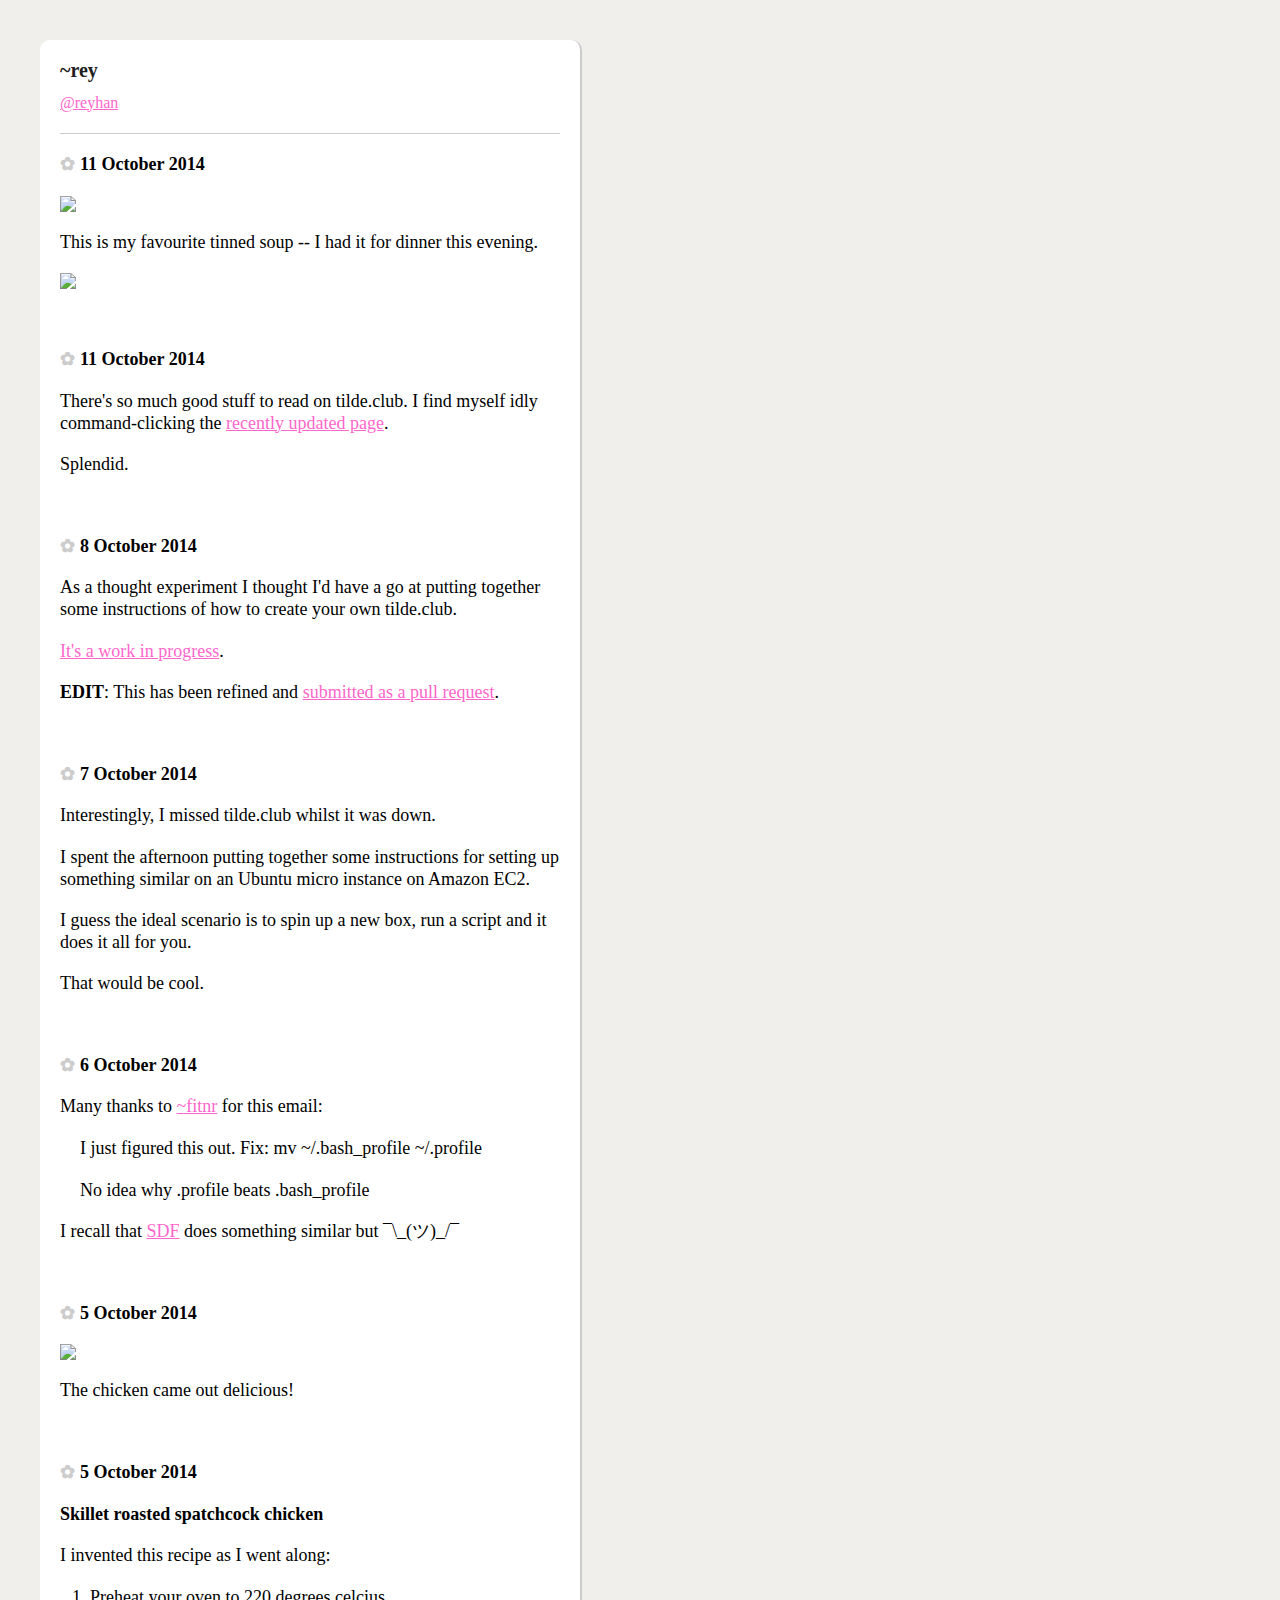
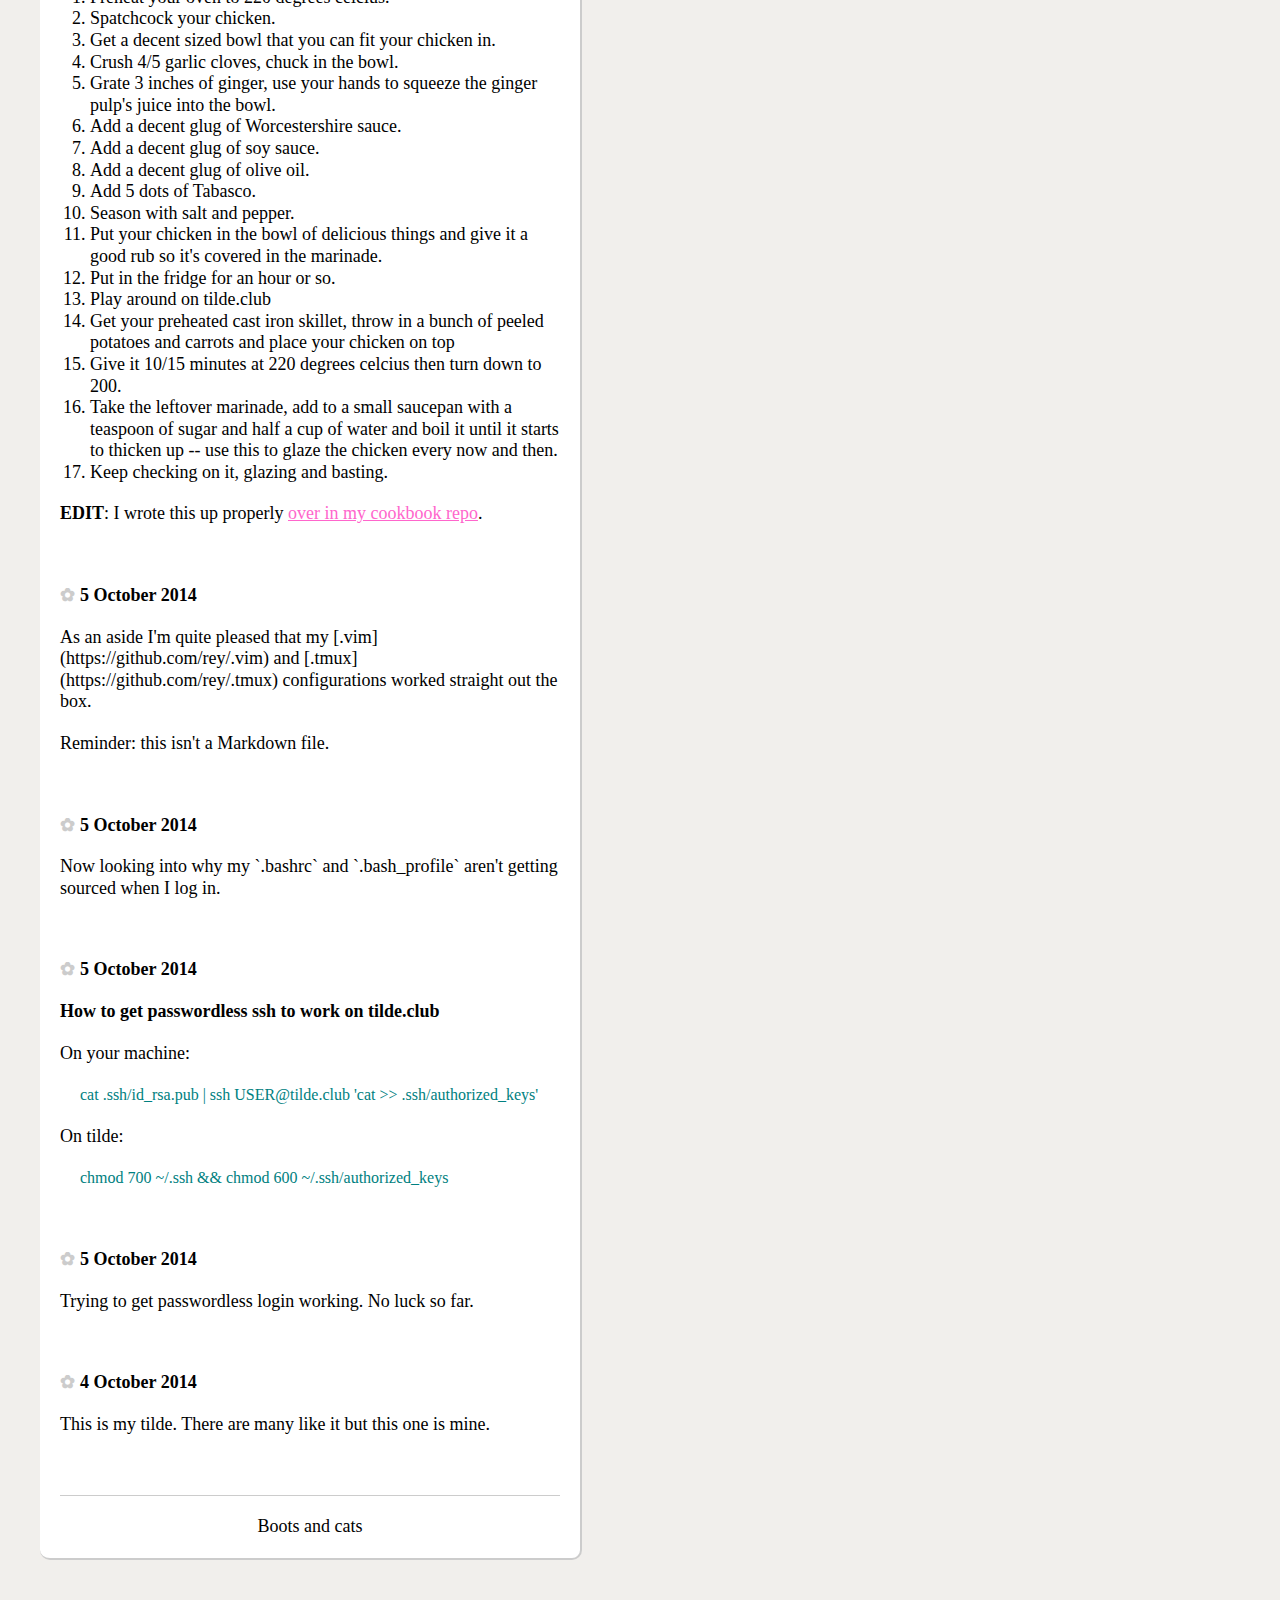
==== index.html @ 66fb3370 "Add new post and a cheeky border" ====
<html>
  <head>
    <title>~rey | tilde.club</title>
    <link rel="stylesheet" type="text/css" href="assets/css/reset.css"/>
    <link rel="stylesheet" type="text/css" href="assets/css/style.css"/>
  </head>
  <body>
    <div class="rey">
      <header>
        <h1><a href="http://tilde.club/~rey">~rey</a></h1>
        <p><a href="https://twitter.com/reyhan">@reyhan</a></p>
      </header>
      <main>
        <section id="blog">
          <!-- avast -->
          <article id="cc8184">
            <time><a href="#cc8184">✿</a>11 October 2014</time>
            <p>
              <img src="http://ecx.images-amazon.com/images/I/41FMwHLSAXL.jpg" />
            </p>
            <p>This is my favourite tinned soup -- I had it for dinner this evening.</p>
            <p>
              <img
            src="https://farm3.staticflickr.com/2689/4157803679_6b0f5847ab.jpg"
            />
            </p>
          </article>
          <article id="ce85b9">
            <time><a href="#ce85b9">✿</a>11 October 2014</time>
            <p>There's so much good stuff to read on tilde.club. I find myself
            idly command-clicking the <a
              href="http://tilde.club/~delfuego/tilde.24h.html">recently updated
              page</a>.</p>
            <p>Splendid.</p>
          </article>
          </article>
          <article id="a85632">
            <time><a href="#a85632">✿</a>8 October 2014</time>
            <p>As a thought experiment I thought I'd have a go at putting
            together some instructions of how to create your own tilde.club.</p>
            <p><a href="https://gist.github.com/rey/2b868a664e09e7ddb51c">It's a
              work in progress</a>.</p>
            <p><b>EDIT</b>: This has been refined and <a
              href="https://github.com/tildeclub/tilde.club/pull/14">submitted
              as a pull request</a>.</p>
          </article>
          </article>
          <article id="b576fb">
            <time><a href="#b576fb">✿</a>7 October 2014</time>
            <p>Interestingly, I missed tilde.club whilst it was down.</p>
            <p>I spent the afternoon putting together some instructions for
            setting up something similar on an Ubuntu micro instance on Amazon
            EC2.</p>
            <p>I guess the ideal scenario is to spin up a new box, run a script
            and it does it all for you.</p>
            <p>That would be cool.</p>
          </article>
          <article id="e9d6fb">
            <time><a href="#e9d6fb">✿</a>6 October 2014</time>
            <p>Many thanks to <a href="http://tilde.club/~fitnr">~fitnr</a> for
            this email:</p>
            <blockquote>
              <p>I just figured this out. Fix: mv ~/.bash_profile ~/.profile</p>
              <p>No idea why .profile beats .bash_profile</p>
            </blockquote>
            <p>I recall that <a href="http://sdf.org">SDF</a> does something
            similar but ¯\_(ツ)_/¯</p>
          </article>
          <article id="bc85c3">
            <time><a href="#bc85c3">✿</a>5 October 2014</time>
            <p>
              <img src="http://38.media.tumblr.com/11ae9926ddf2c0d260ab670c0b620b24/tumblr_nczk0lBW2H1qz4snbo1_1280.jpg" />
            </p>
            <p>The chicken came out delicious!</p>
          </article>
          <article id="ecf842">
            <time><a href="#ecf842">✿</a>5 October 2014</time>
            <h2>Skillet roasted spatchcock chicken</h2>
            <p>I invented this recipe as I went along:</p>
            <ol>
              <li>Preheat your oven to 220 degrees celcius.</li>
              <li>Spatchcock your chicken.</li>
              <li>Get a decent sized bowl that you can fit your chicken in.</li>
              <li>Crush 4/5 garlic cloves, chuck in the bowl.</li>
              <li>Grate 3 inches of ginger, use your hands to squeeze the ginger
              pulp's juice into the bowl.</li>
              <li>Add a decent glug of Worcestershire sauce.</li>
              <li>Add a decent glug of soy sauce.</li>
              <li>Add a decent glug of olive oil.</li>
              <li>Add 5 dots of Tabasco.</li>
              <li>Season with salt and pepper.</li>
              <li>Put your chicken in the bowl of delicious things and give it a
              good rub so it's covered in the marinade.</li>
              <li>Put in the fridge for an hour or so.</li>
              <li>Play around on tilde.club</li>
              <li>Get your preheated cast iron skillet, throw in a bunch of
              peeled potatoes and carrots and place your chicken on top</li>
              <li>Give it 10/15 minutes at 220 degrees celcius then turn down to
              200.</li>
              <li>Take the leftover marinade, add to a small saucepan with a
              teaspoon of sugar and half a cup of water and boil it until it
              starts to thicken up -- use this to glaze the chicken every now
              and then.</li>
              <li>Keep checking on it, glazing and basting.</li>
            </ol>
            <b>EDIT</b>: I wrote this up properly <a
              href="https://github.com/rey/cookbook/blob/master/recipes/spatchcock-tangy-chicken.md">over
              in my cookbook repo</a>.
          </article>
          <article id="c0d998">
            <time><a href="#c0d998">✿</a>5 October 2014</time>
            <p>As an aside I'm quite pleased that my
            [.vim](https://github.com/rey/.vim) and
            [.tmux](https://github.com/rey/.tmux) configurations worked straight
            out the box.</p>
            <p>Reminder: this isn't a Markdown file.</p>
          </article>
          <article id="a32ea7">
            <time><a href="#a32ea7">✿</a>5 October 2014</time>
            <p>Now looking into why my `.bashrc` and `.bash_profile` aren't
            getting sourced when I log in.</p>
          </article>
          <article id="b204e9">
            <time><a href="#b204e9">✿</a>5 October 2014</time>
            <h2>How to get passwordless ssh to work on tilde.club</h2>
            <p>On your machine:</p>
            <code>
              cat .ssh/id_rsa.pub | ssh USER@tilde.club 'cat >> .ssh/authorized_keys'
            </code>
            <p>On tilde:</p>
            <code>
              chmod 700 ~/.ssh && chmod 600 ~/.ssh/authorized_keys
            </code>
          </article>
          <article id="d98f00">
            <time><a href="#d98f00">✿</a>5 October 2014</time>
            <p>Trying to get passwordless login working. No luck so far.</p>
          </article>
          <article id="d41d8c">
            <time><a href="#d41d8c">✿</a>4 October 2014</time>
            <p>This is my tilde. There are many like it but this one is mine.</p>
          </article>
        </section>
      </main>
      <footer>
        <p>Boots and cats</p>
      </footer>
    </div><!-- end container -->
    <script src="//ajax.googleapis.com/ajax/libs/jquery/1.11.1/jquery.min.js"></script>
    <script src="assets/js/main.js"></script>
  </body>
</html>
---- assets/css/style.css ----
body {
  background-color: #f1efec;
  font-size: 18px;
  line-height: 120%;
  padding: 40px;
}

a {
  color: #ff66cc;
}

p {
  margin-bottom: 20px;
}

b {
  font-weight: 700;
}

ol, ul {
  margin-bottom: 20px;
  margin-left: 30px;
}
ol li {
  list-style-type: decimal;
}

ul li {
  list-style-type: decimal;
}

div.rey {
  background-color: #fff;
  // looking at this makes my head hurt
  -webkit-border-radius: 10px;
  -moz-border-radius: 10px;
  -ms-border-radius: 10px;
  -o-border-radius: 10px;
  border-radius: 10px;
  border-right: 2px solid #ccc;
  border-bottom: 2px solid #ccc;
  padding: 20px;
  width: 500px;
}

header {
  border-bottom: 1px solid #ccc;
  margin-bottom: 20px;
}

header h1 a {
  color: #202020;
  text-decoration: none;
}

header h1 a:hover {
  color: #ff66cc;
  text-decoration: none;
}

header p {
  font-size: 16px;
}

main {
  border-bottom: 1px solid #ccc;
  margin-bottom: 20px;
}

footer {
  text-align: center;
}

footer p {
  margin-bottom: 0;
}

h1 {
  font-size: 20px;
  font-weight: 700;
  margin-bottom: 10px;
}

h2 {
  font-weight: 700;
  margin-bottom: 20px;
}

time {
  display: block;
  font-weight: 700;
  margin-bottom: 20px;
}

time a {
  color: #ccc;
  margin-right: 5px;
  text-decoration: none;
}

time a:hover {
  color: #ff65cc;
}

article {
  margin-bottom: 60px;
}

article blockquote {
  margin-left: 20px;
}

article img {
  max-width: 400px;
}

article:target {
  background-color: #ffffcc;
}

article code {
  color: teal;
  display: block;
  font-size: 16px;
  margin-bottom: 20px;
  margin-left: 20px;
}
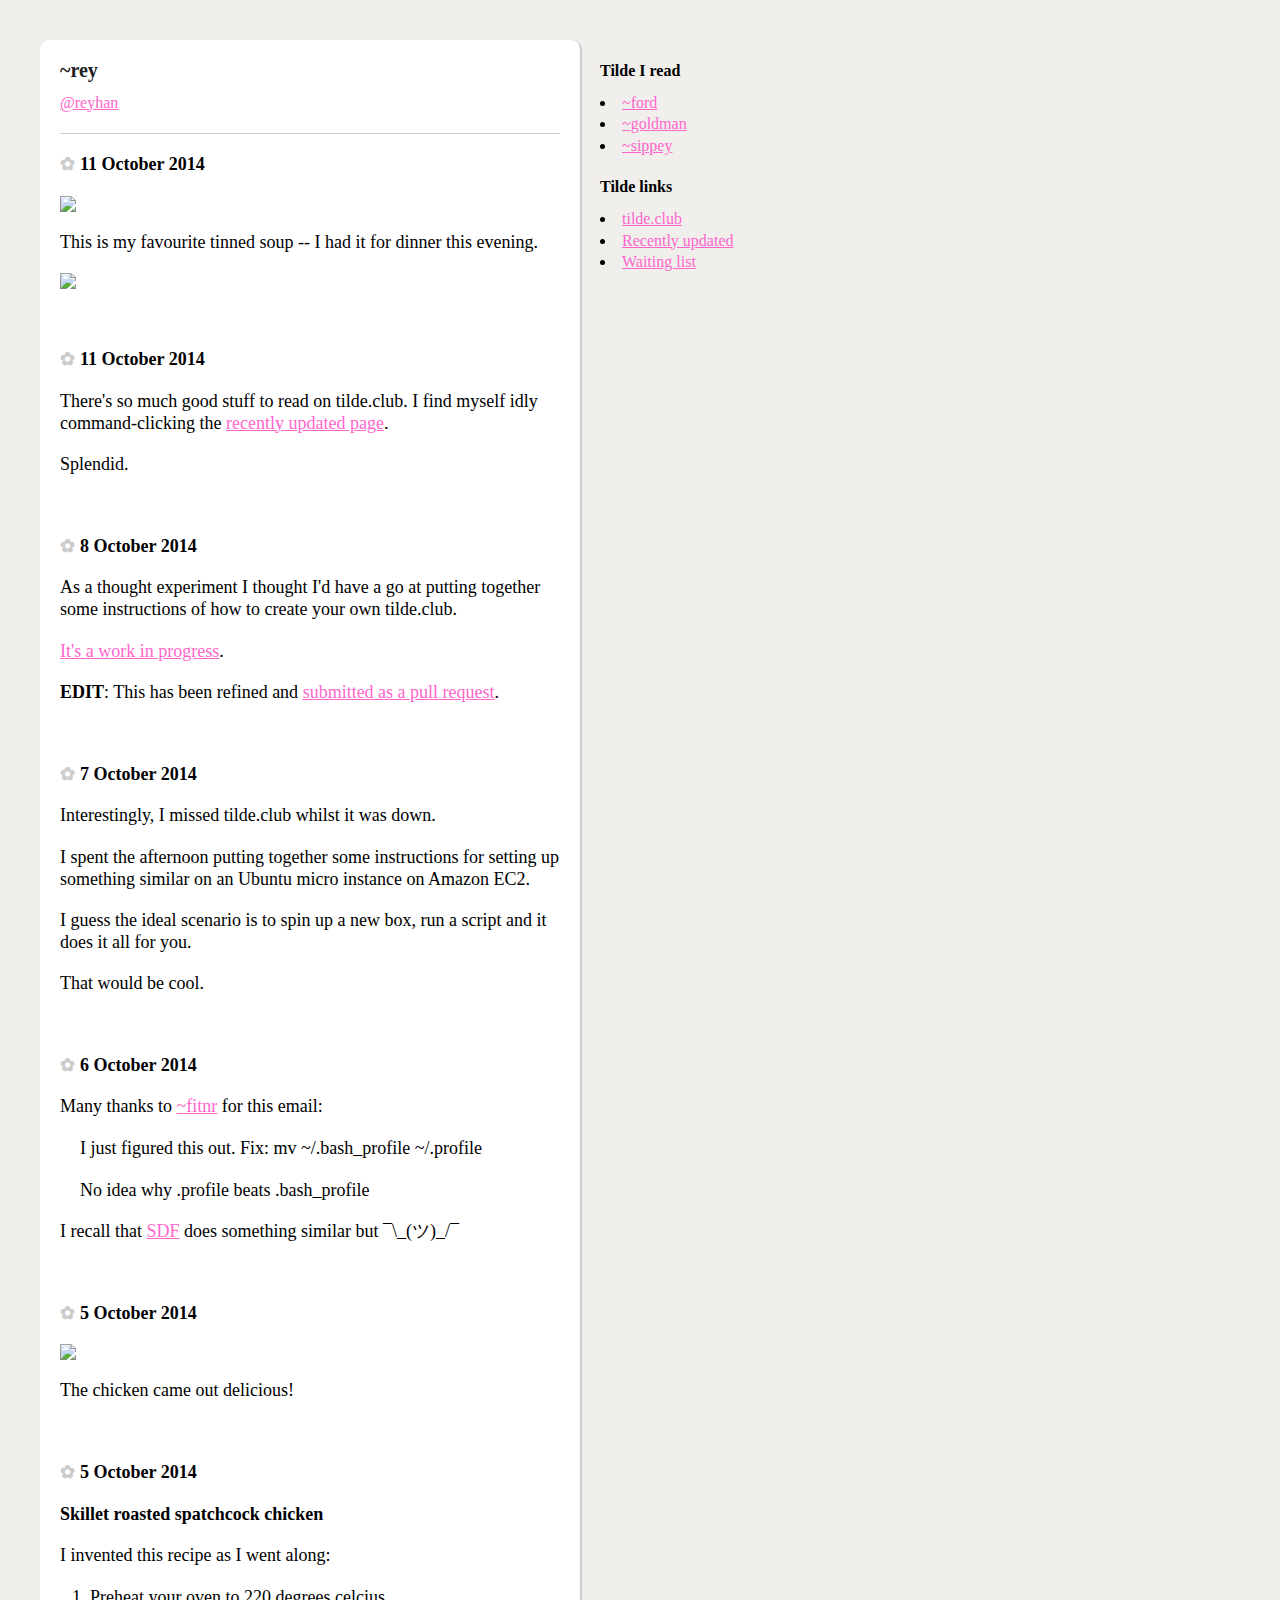
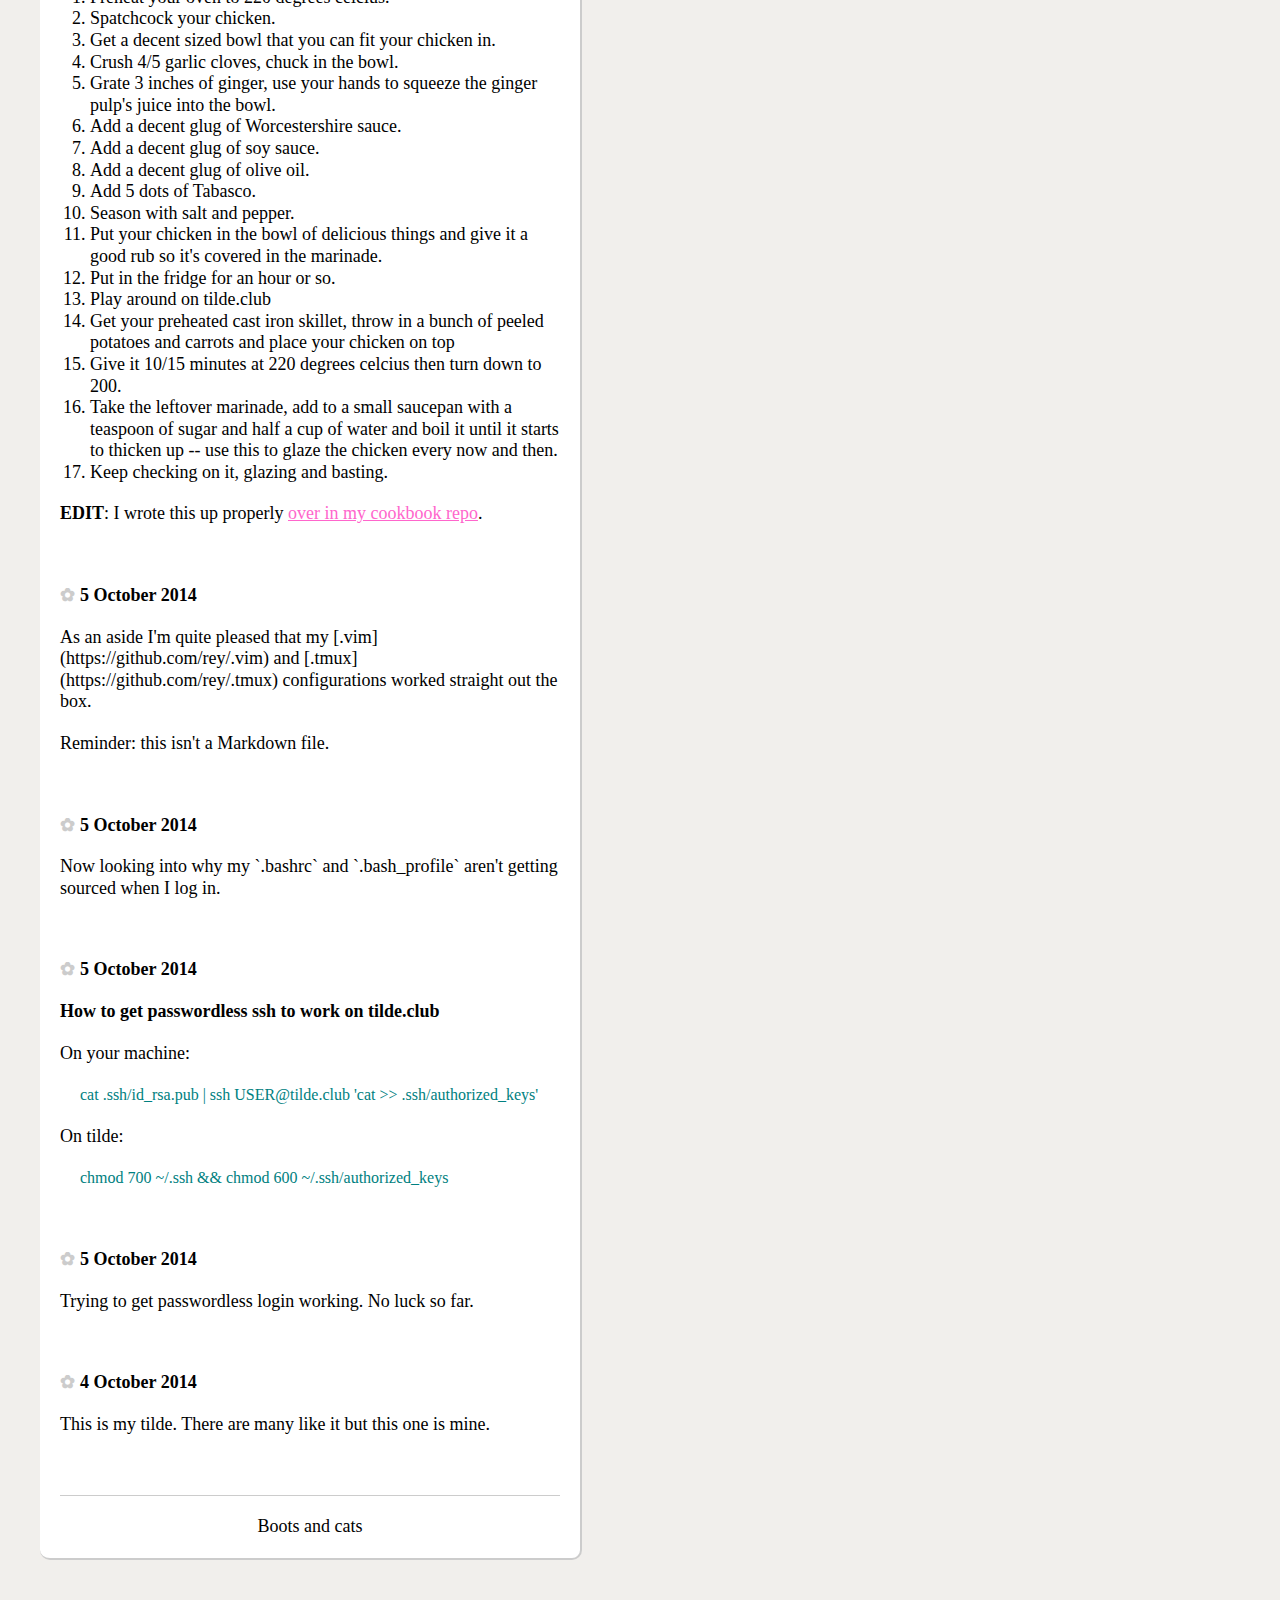
==== commit 8cd64835: "Add `<aside>`, CSS, encode flowers" ====
--- a/index.html
+++ b/index.html
@@ -14,7 +14,7 @@
         <section id="blog">
           <!-- avast -->
           <article id="cc8184">
-            <time><a href="#cc8184">✿</a>11 October 2014</time>
+            <time><a href="#cc8184">&#10047;</a>11 October 2014</time>
             <p>
               <img src="http://ecx.images-amazon.com/images/I/41FMwHLSAXL.jpg" />
             </p>
@@ -26,16 +26,15 @@
             </p>
           </article>
           <article id="ce85b9">
-            <time><a href="#ce85b9">✿</a>11 October 2014</time>
+            <time><a href="#ce85b9">&#10047;</a>11 October 2014</time>
             <p>There's so much good stuff to read on tilde.club. I find myself
             idly command-clicking the <a
               href="http://tilde.club/~delfuego/tilde.24h.html">recently updated
               page</a>.</p>
             <p>Splendid.</p>
           </article>
-          </article>
           <article id="a85632">
-            <time><a href="#a85632">✿</a>8 October 2014</time>
+            <time><a href="#a85632">&#10047;</a>8 October 2014</time>
             <p>As a thought experiment I thought I'd have a go at putting
             together some instructions of how to create your own tilde.club.</p>
             <p><a href="https://gist.github.com/rey/2b868a664e09e7ddb51c">It's a
@@ -44,9 +43,8 @@
               href="https://github.com/tildeclub/tilde.club/pull/14">submitted
               as a pull request</a>.</p>
           </article>
-          </article>
           <article id="b576fb">
-            <time><a href="#b576fb">✿</a>7 October 2014</time>
+            <time><a href="#b576fb">&#10047;</a>7 October 2014</time>
             <p>Interestingly, I missed tilde.club whilst it was down.</p>
             <p>I spent the afternoon putting together some instructions for
             setting up something similar on an Ubuntu micro instance on Amazon
@@ -56,7 +54,7 @@
             <p>That would be cool.</p>
           </article>
           <article id="e9d6fb">
-            <time><a href="#e9d6fb">✿</a>6 October 2014</time>
+            <time><a href="#e9d6fb">&#10047;</a>6 October 2014</time>
             <p>Many thanks to <a href="http://tilde.club/~fitnr">~fitnr</a> for
             this email:</p>
             <blockquote>
@@ -67,14 +65,14 @@
             similar but ¯\_(ツ)_/¯</p>
           </article>
           <article id="bc85c3">
-            <time><a href="#bc85c3">✿</a>5 October 2014</time>
+            <time><a href="#bc85c3">&#10047;</a>5 October 2014</time>
             <p>
               <img src="http://38.media.tumblr.com/11ae9926ddf2c0d260ab670c0b620b24/tumblr_nczk0lBW2H1qz4snbo1_1280.jpg" />
             </p>
             <p>The chicken came out delicious!</p>
           </article>
           <article id="ecf842">
-            <time><a href="#ecf842">✿</a>5 October 2014</time>
+            <time><a href="#ecf842">&#10047;</a>5 October 2014</time>
             <h2>Skillet roasted spatchcock chicken</h2>
             <p>I invented this recipe as I went along:</p>
             <ol>
@@ -108,7 +106,7 @@
               in my cookbook repo</a>.
           </article>
           <article id="c0d998">
-            <time><a href="#c0d998">✿</a>5 October 2014</time>
+            <time><a href="#c0d998">&#10047;</a>5 October 2014</time>
             <p>As an aside I'm quite pleased that my
             [.vim](https://github.com/rey/.vim) and
             [.tmux](https://github.com/rey/.tmux) configurations worked straight
@@ -116,12 +114,12 @@
             <p>Reminder: this isn't a Markdown file.</p>
           </article>
           <article id="a32ea7">
-            <time><a href="#a32ea7">✿</a>5 October 2014</time>
+            <time><a href="#a32ea7">&#10047;</a>5 October 2014</time>
             <p>Now looking into why my `.bashrc` and `.bash_profile` aren't
             getting sourced when I log in.</p>
           </article>
           <article id="b204e9">
-            <time><a href="#b204e9">✿</a>5 October 2014</time>
+            <time><a href="#b204e9">&#10047;</a>5 October 2014</time>
             <h2>How to get passwordless ssh to work on tilde.club</h2>
             <p>On your machine:</p>
             <code>
@@ -133,15 +131,33 @@
             </code>
           </article>
           <article id="d98f00">
-            <time><a href="#d98f00">✿</a>5 October 2014</time>
+            <time><a href="#d98f00">&#10047;</a>5 October 2014</time>
             <p>Trying to get passwordless login working. No luck so far.</p>
           </article>
           <article id="d41d8c">
-            <time><a href="#d41d8c">✿</a>4 October 2014</time>
+            <time><a href="#d41d8c">&#10047;</a>4 October 2014</time>
             <p>This is my tilde. There are many like it but this one is mine.</p>
           </article>
         </section>
       </main>
+      <aside>
+        <section>
+          <h3>Tilde I read</h3>
+          <ul>
+            <li><a href="http://tilde.club/~ford">~ford</a></li>
+            <li><a href="http://tilde.club/~goldman">~goldman</a></li>
+            <li><a href="http://tilde.club/~sippey">~sippey</a></li>
+          </ul>
+          </section>
+        <section>
+          <h3>Tilde links</h3>
+          <ul>
+            <li><a href="http://tilde.club">tilde.club</a></li>
+            <li><a href="http://tilde.club/~delfuego/tilde.24h.html">Recently updated</a></li>
+            <li><a href="http://goo.gl/forms/gRMRT1YBU4">Waiting list</a></li>
+          </ul>
+        </section>
+      </aside>
       <footer>
         <p>Boots and cats</p>
       </footer>
--- a/assets/css/style.css
+++ b/assets/css/style.css
@@ -26,7 +26,7 @@
 }
 
 ul li {
-  list-style-type: decimal;
+  list-style-type: disc;
 }
 
 div.rey {
@@ -40,6 +40,7 @@
   border-right: 2px solid #ccc;
   border-bottom: 2px solid #ccc;
   padding: 20px;
+  position: relative;
   width: 500px;
 }
 
@@ -65,6 +66,25 @@
 main {
   border-bottom: 1px solid #ccc;
   margin-bottom: 20px;
+}
+
+aside {
+  font-size: 16px;
+  left: 560px;
+  padding-top: 20px;
+  position: absolute;
+  top: 0;
+  width: 200px;
+}
+
+aside h3 {
+  font-weight: 700;
+  margin-bottom: 10px;
+}
+
+aside ul {
+  list-style-position: inside;
+  margin-left: 0;
 }
 
 footer {
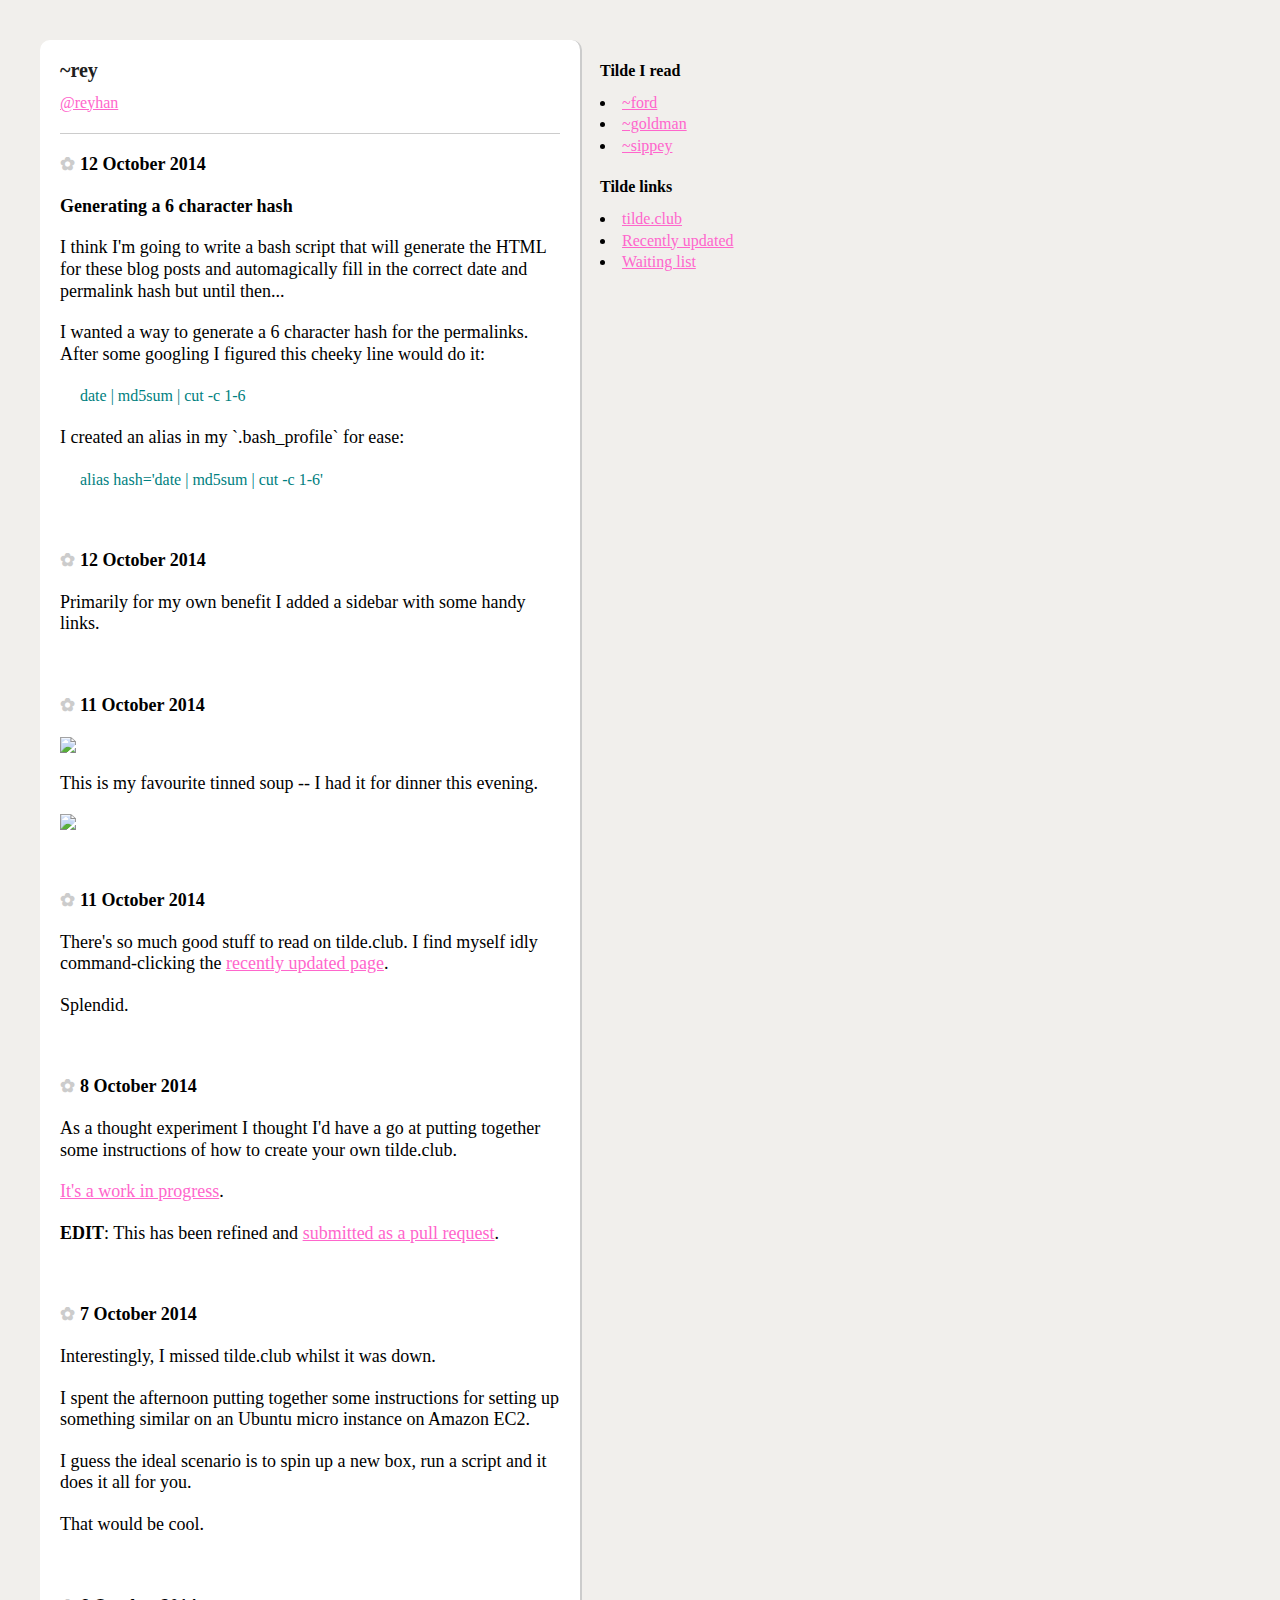
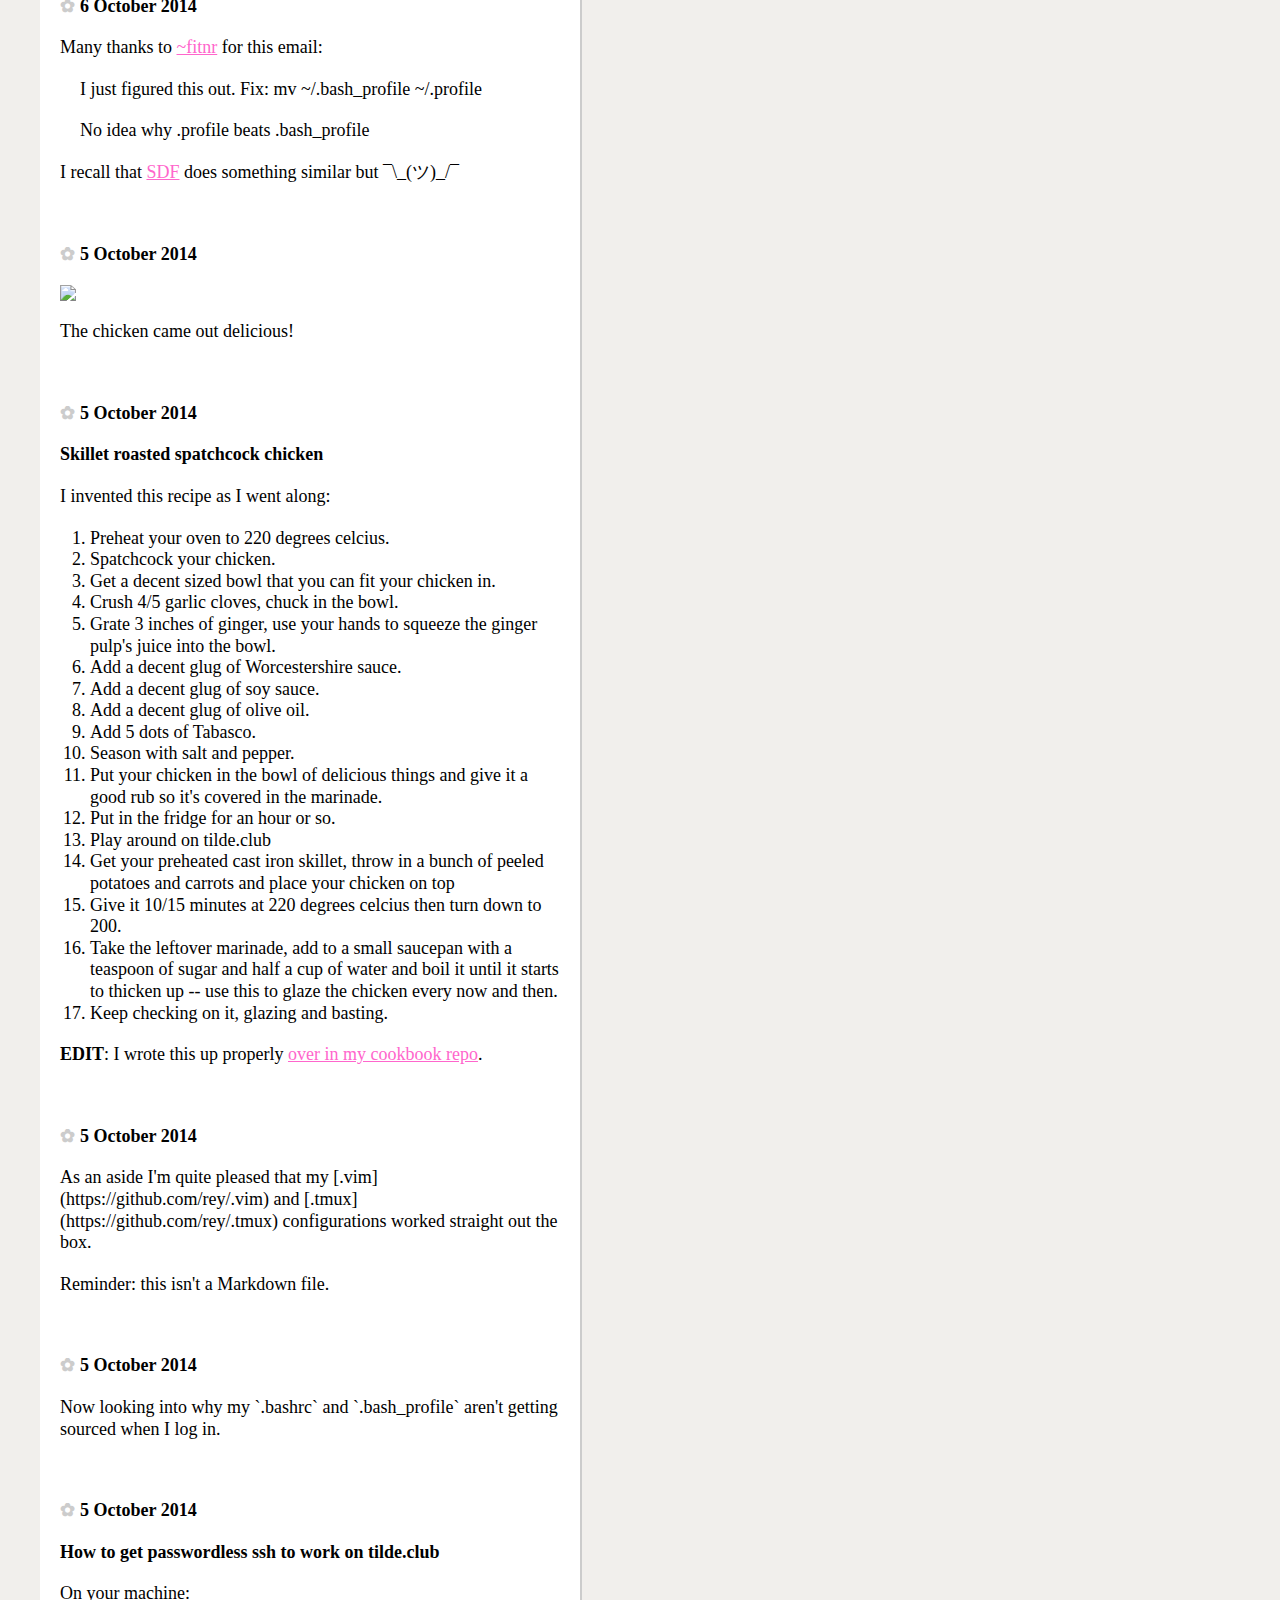
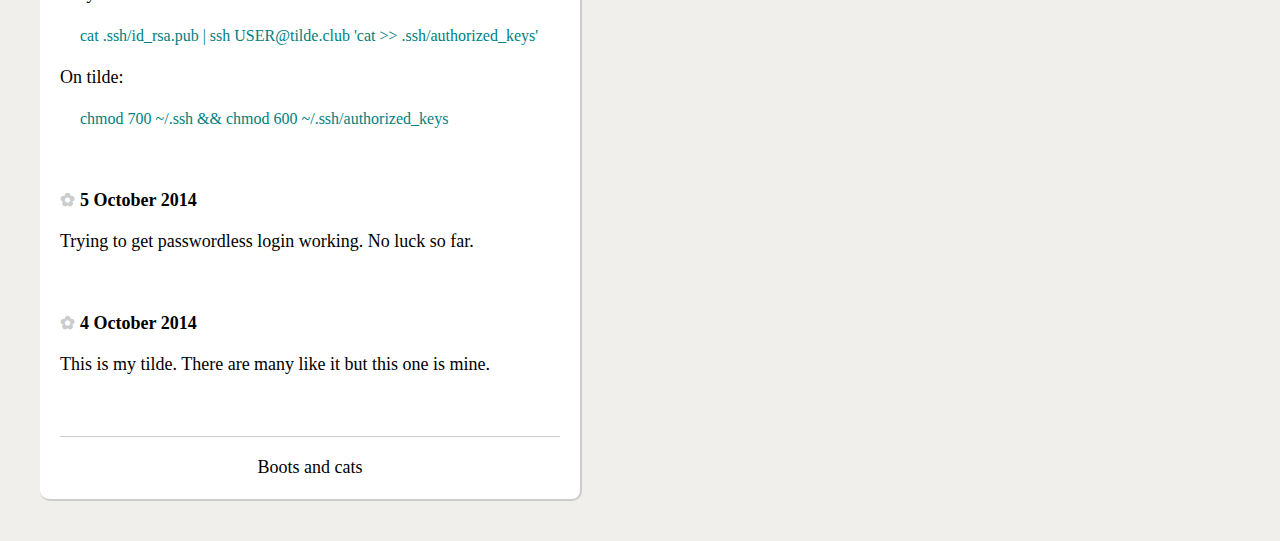
==== commit 67253c8b: "New posts" ====
--- a/index.html
+++ b/index.html
@@ -13,6 +13,27 @@
       <main>
         <section id="blog">
           <!-- avast -->
+          <article id="64dc3f">
+            <time><a href="#64dc3f">&#10047;</a>12 October 2014</time>
+            <h2>Generating a 6 character hash</h2>
+            <p>I think I'm going to write a bash script that will generate the
+            HTML for these blog posts and automagically fill in the correct date
+            and permalink hash but until then...</p>
+            <p>I wanted a way to generate a 6 character hash for the permalinks.
+            After some googling I figured this cheeky line would do it:</p>
+            <code>
+              date | md5sum | cut -c 1-6
+            </code>
+            <p>I created an alias in my `.bash_profile` for ease:</p>
+            <code>
+              alias hash='date | md5sum | cut -c 1-6'
+            </code>
+          </article>
+          <article id="2f4514">
+            <time><a href="#2f4514">&#10047;</a>12 October 2014</time>
+            <p>Primarily for my own benefit I added a sidebar with some handy
+            links.</p>
+          </article>
           <article id="cc8184">
             <time><a href="#cc8184">&#10047;</a>11 October 2014</time>
             <p>
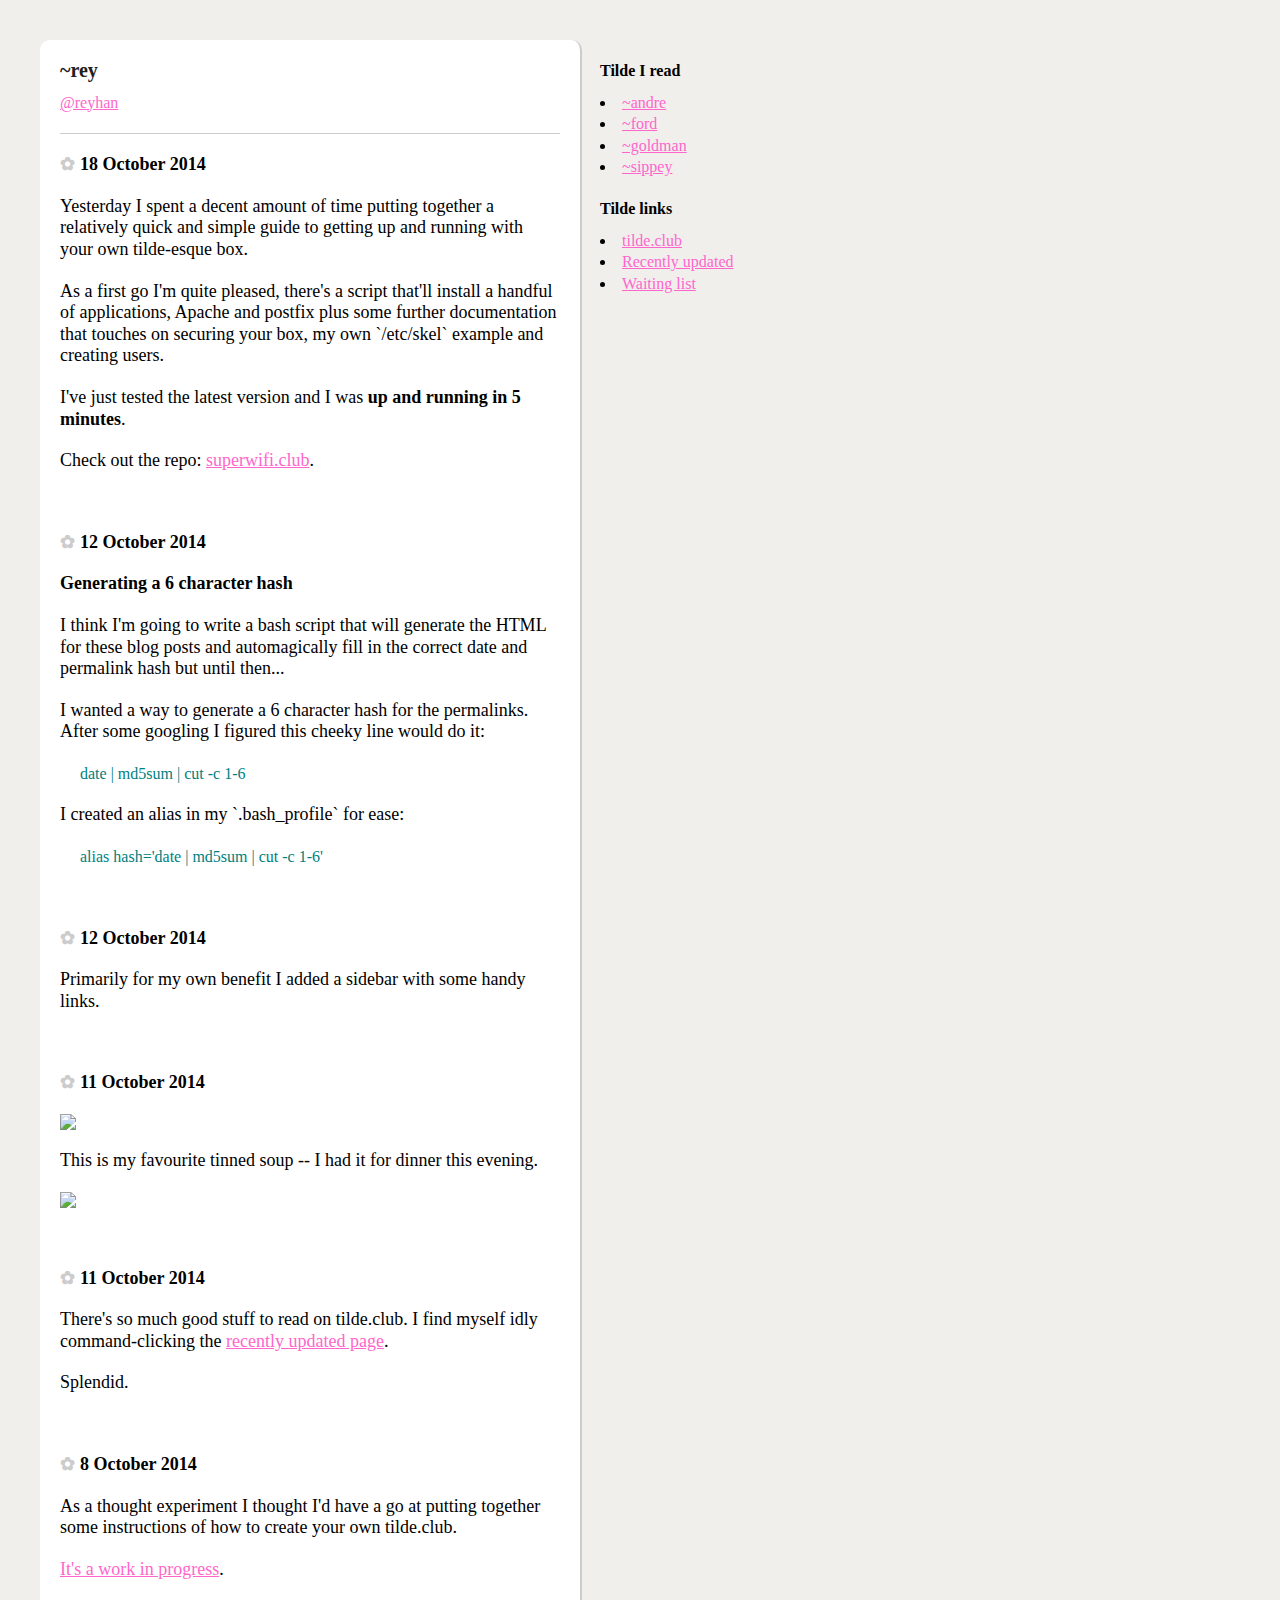
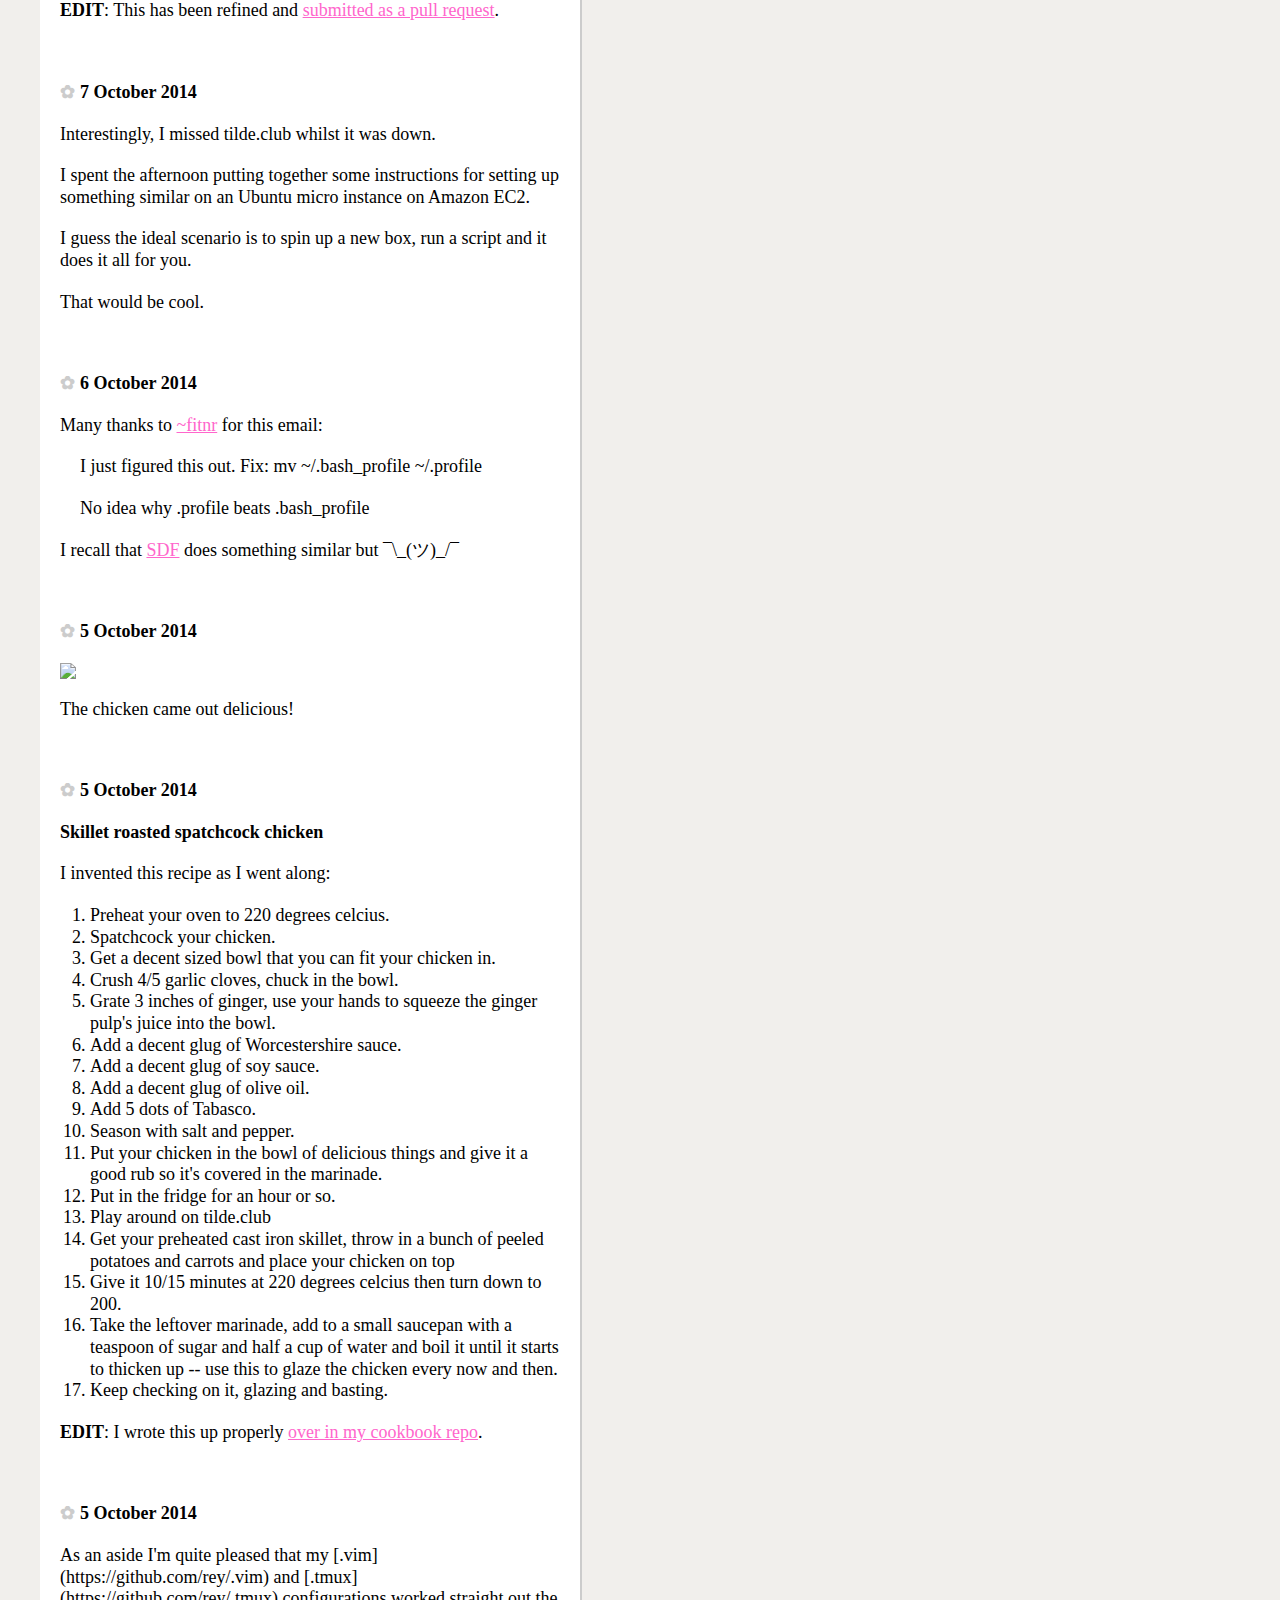
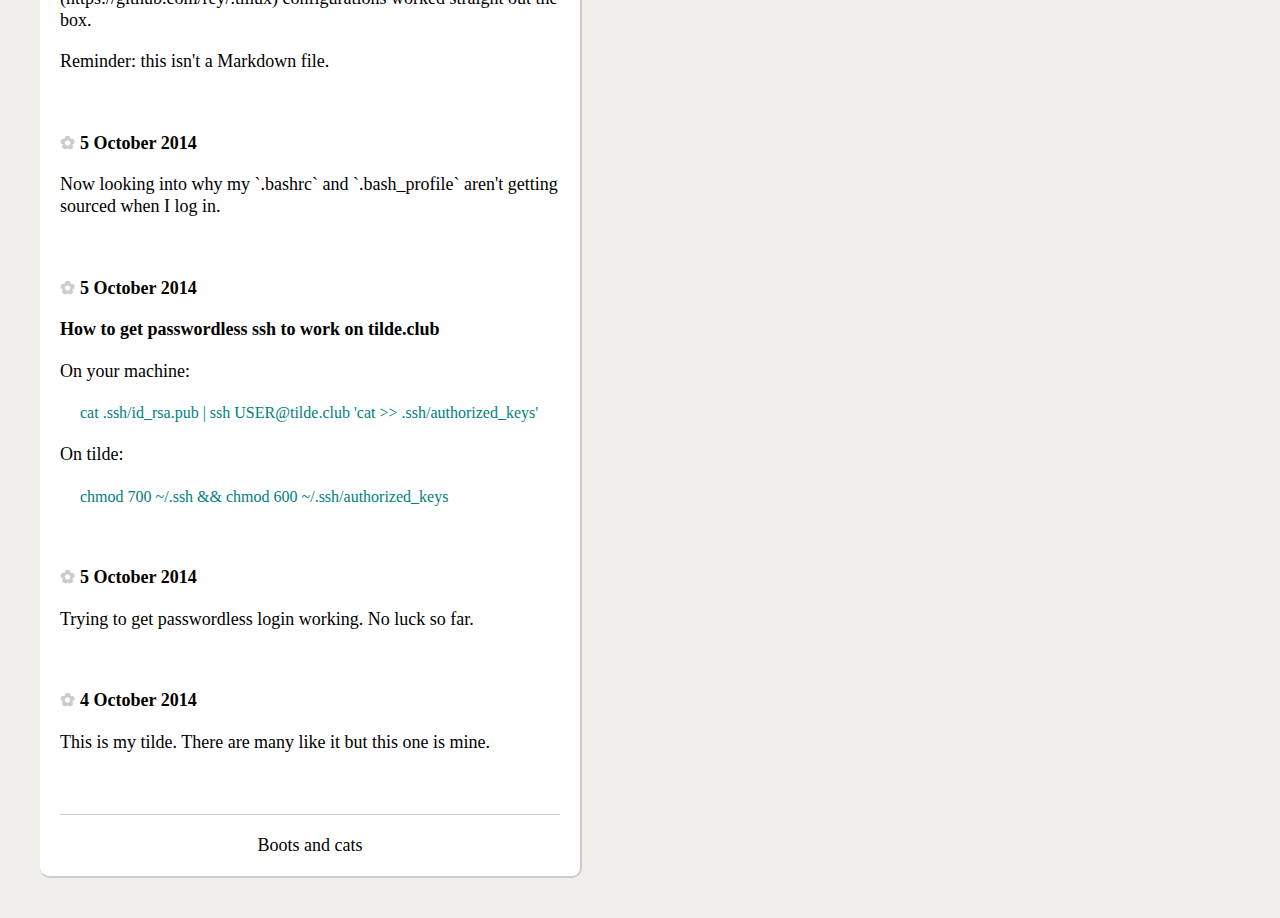
==== commit c2b0e273: "Latest and greatest, also new blog post" ====
--- a/index.html
+++ b/index.html
@@ -13,6 +13,20 @@
       <main>
         <section id="blog">
           <!-- avast -->
+          <article id="6b050a">
+            <time><a href="#6b050a">&#10047;</a>18 October 2014</time>
+            <p>Yesterday I spent a decent amount of time putting together a
+            relatively quick and simple guide to getting up and running with
+            your own tilde-esque box.</p>
+            <p>As a first go I'm quite pleased, there's a script that'll install
+            a handful of applications, Apache and postfix plus some further
+            documentation that touches on securing your box, my own `/etc/skel`
+            example and creating users.</p>
+            <p>I've just tested the latest version and I was <b>up and running
+              in 5 minutes</b>.</p>
+            <p>Check out the repo: <a
+              href="https://github.com/superwificlub/superwifi.club">superwifi.club</a>.</p>
+          </article>
           <article id="64dc3f">
             <time><a href="#64dc3f">&#10047;</a>12 October 2014</time>
             <h2>Generating a 6 character hash</h2>
@@ -165,6 +179,7 @@
         <section>
           <h3>Tilde I read</h3>
           <ul>
+            <li><a href="http://tilde.club/~andre">~andre</a></li>
             <li><a href="http://tilde.club/~ford">~ford</a></li>
             <li><a href="http://tilde.club/~goldman">~goldman</a></li>
             <li><a href="http://tilde.club/~sippey">~sippey</a></li>
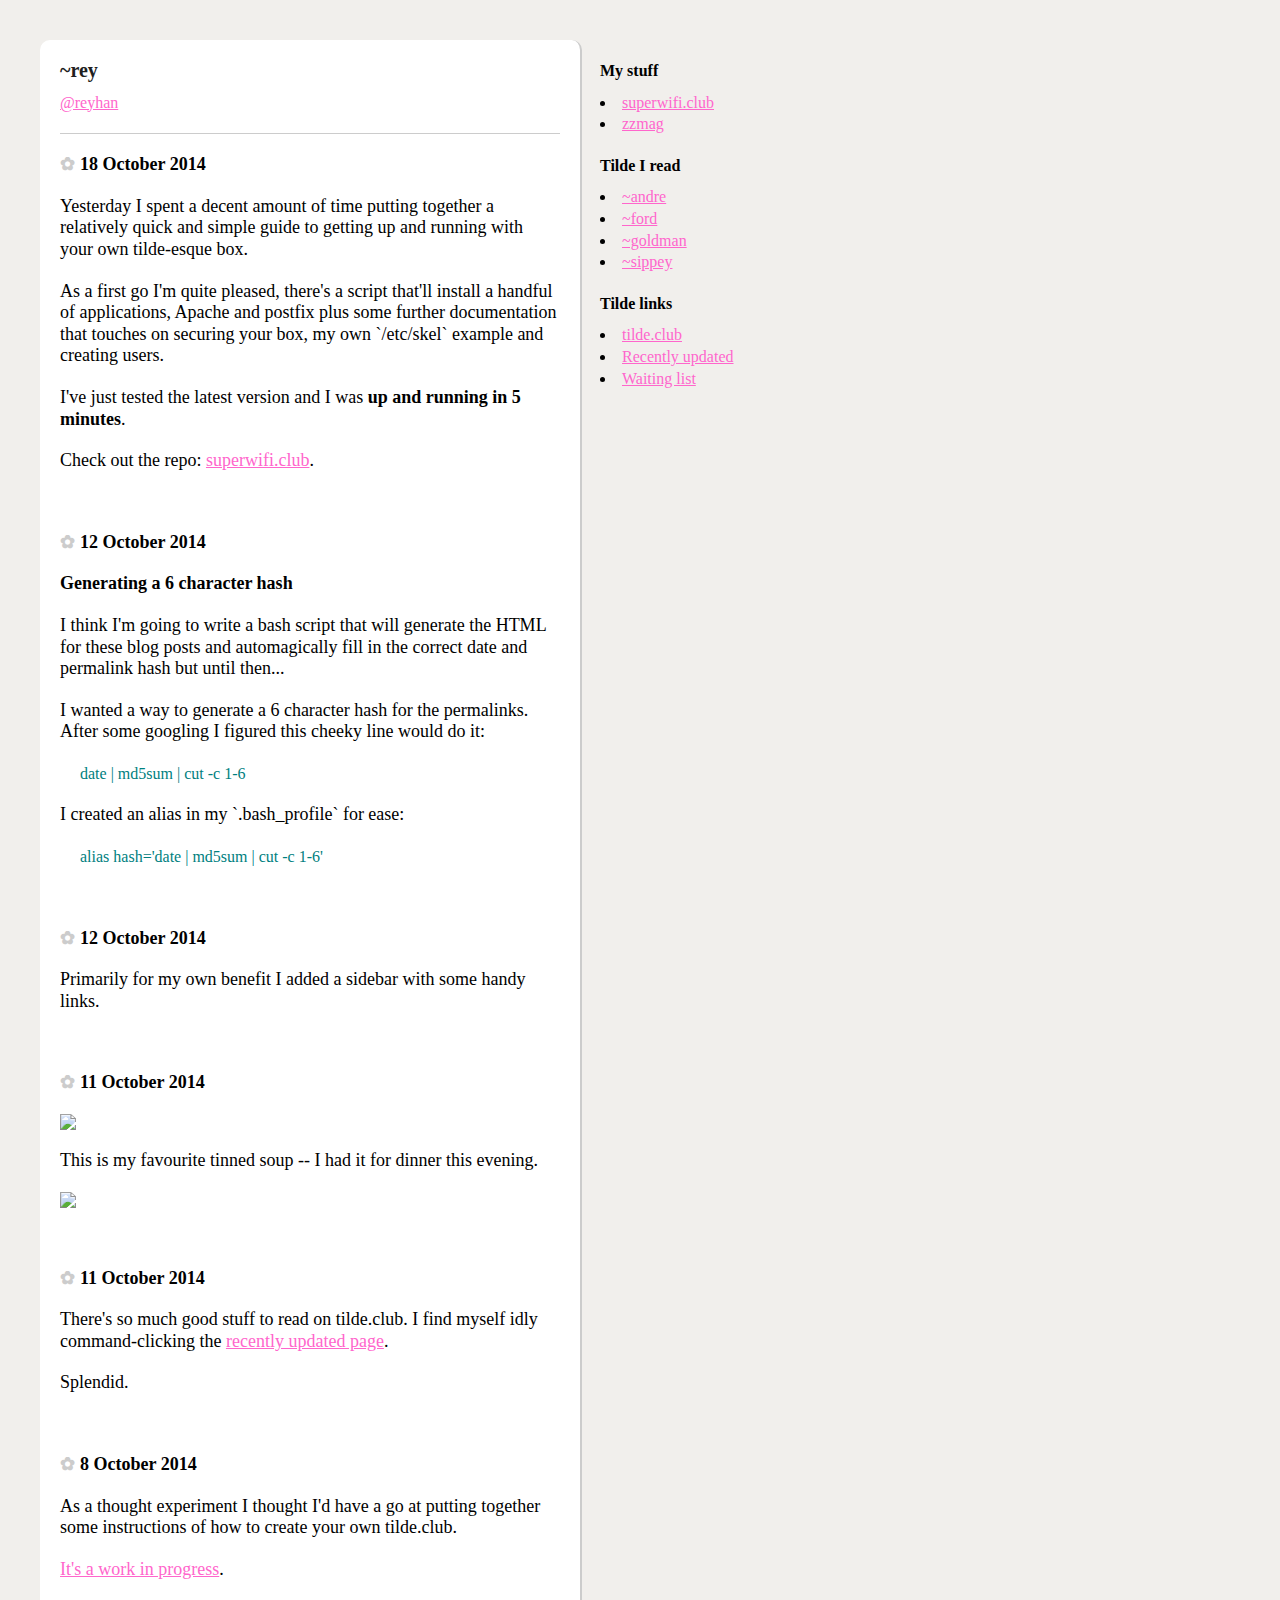
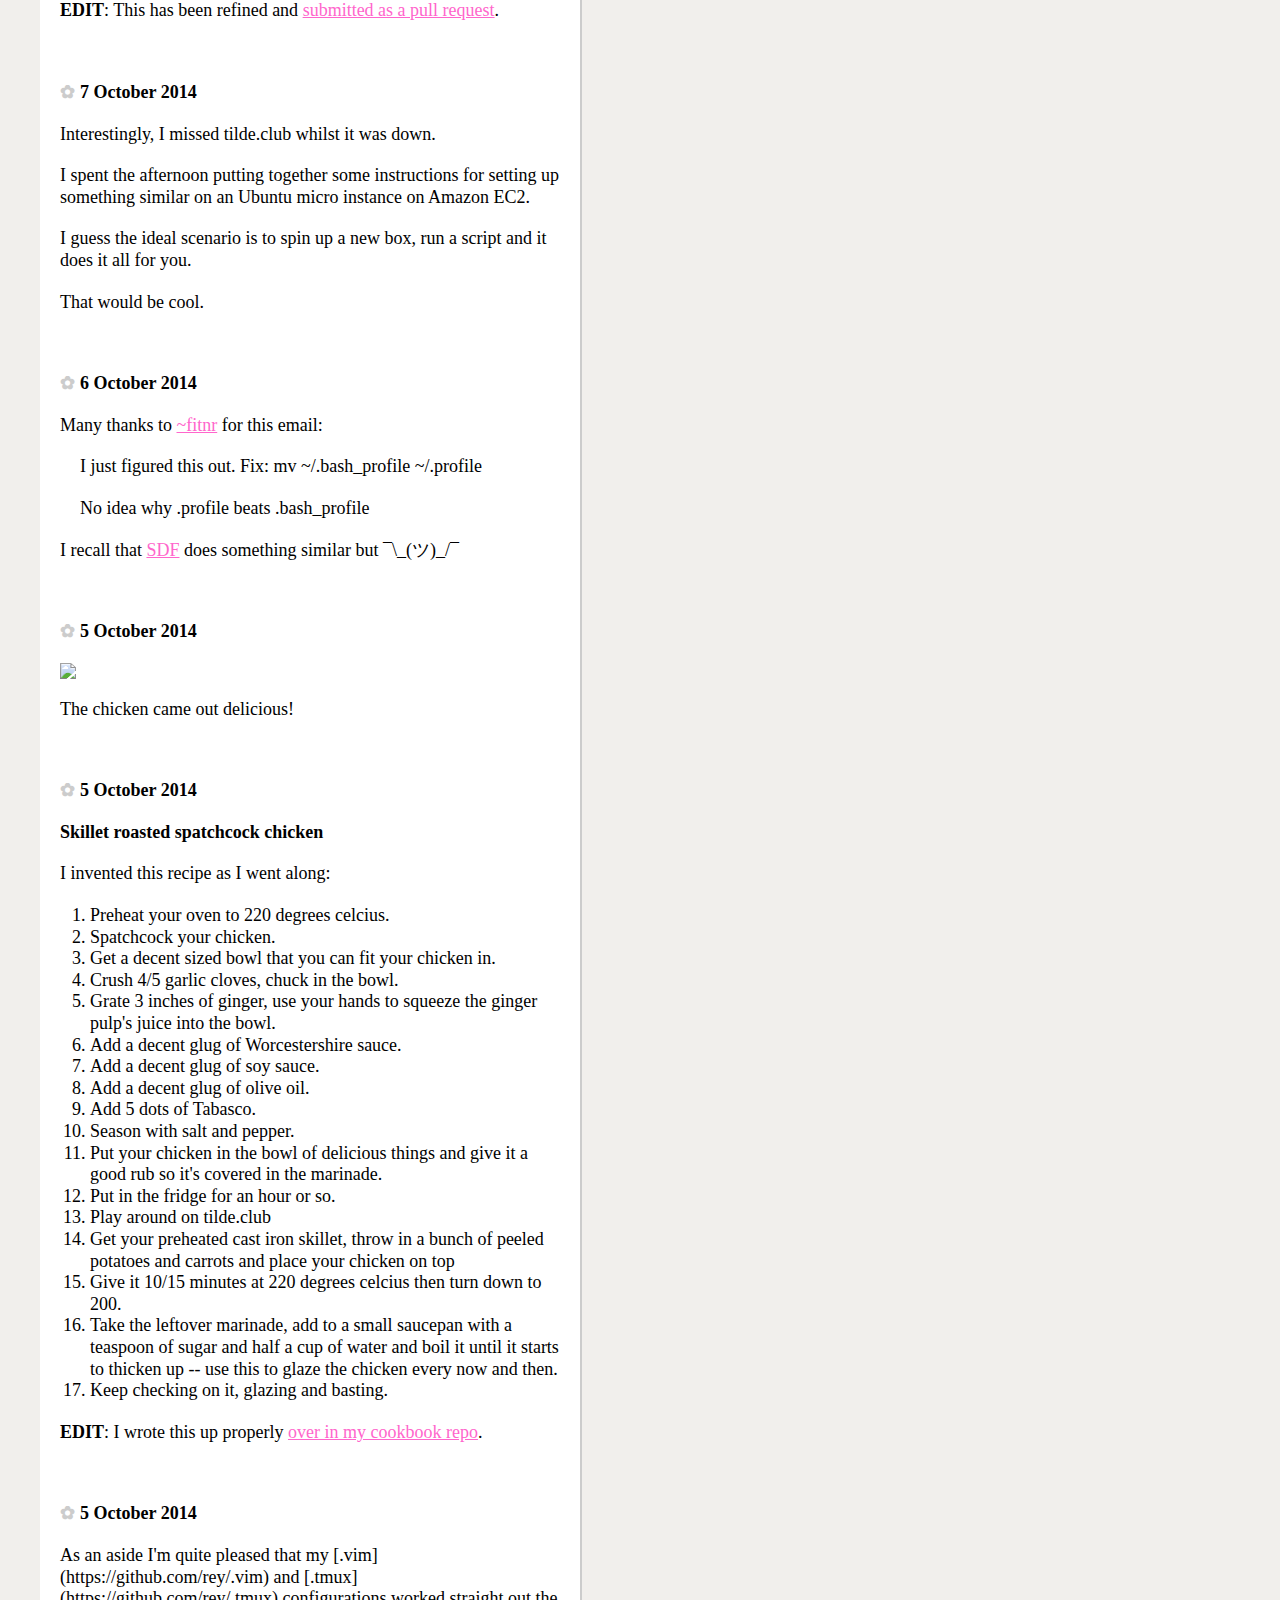
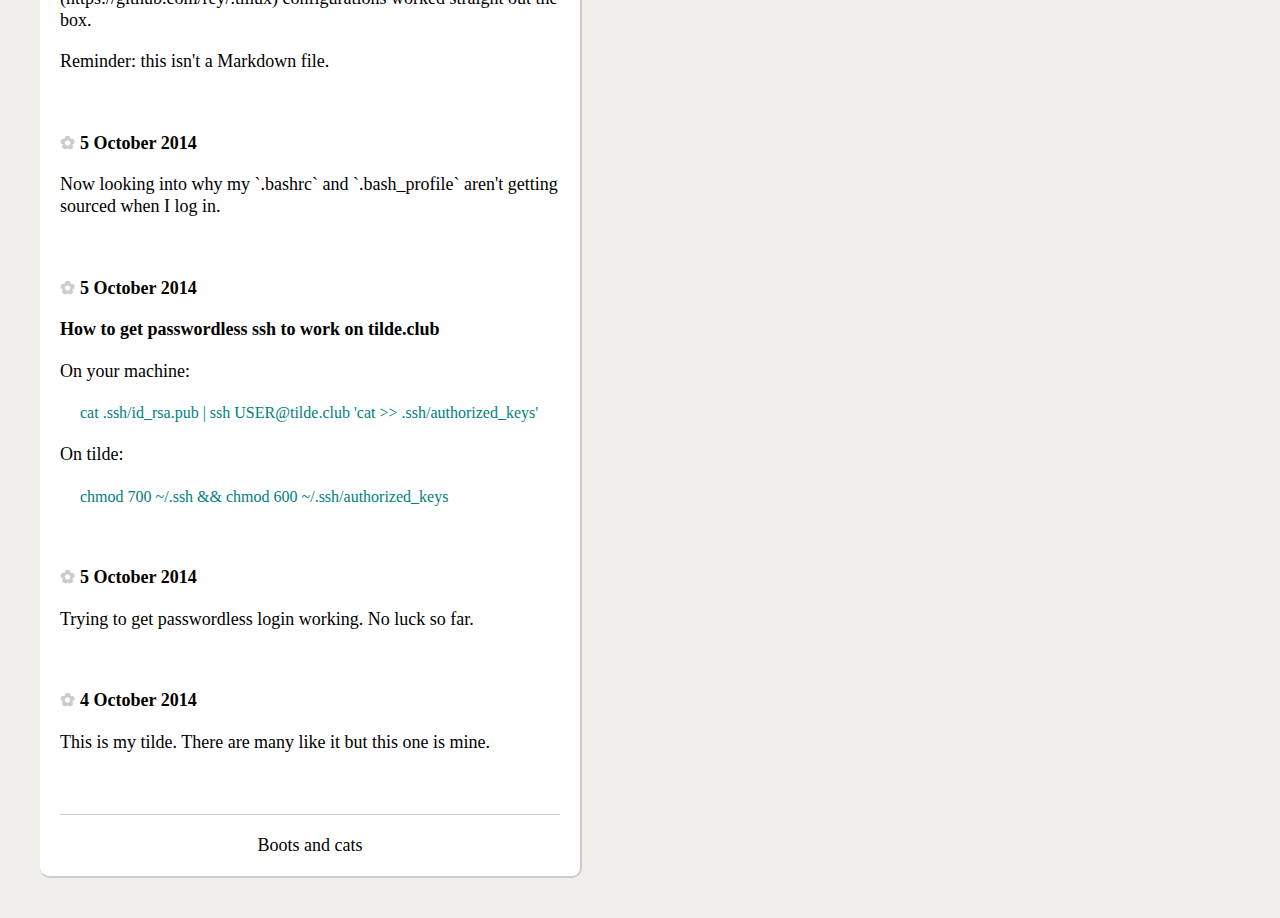
==== commit b5f81d19: "Add section for `My stuff`" ====
--- a/index.html
+++ b/index.html
@@ -177,6 +177,13 @@
       </main>
       <aside>
         <section>
+          <h3>My stuff</h3>
+          <ul>
+            <li><a href="http://superwifi.club">superwifi.club</a></li>
+            <li><a href="http://zzmag.com">zzmag</a></ku>
+          </ul>
+        </section>
+        <section>
           <h3>Tilde I read</h3>
           <ul>
             <li><a href="http://tilde.club/~andre">~andre</a></li>
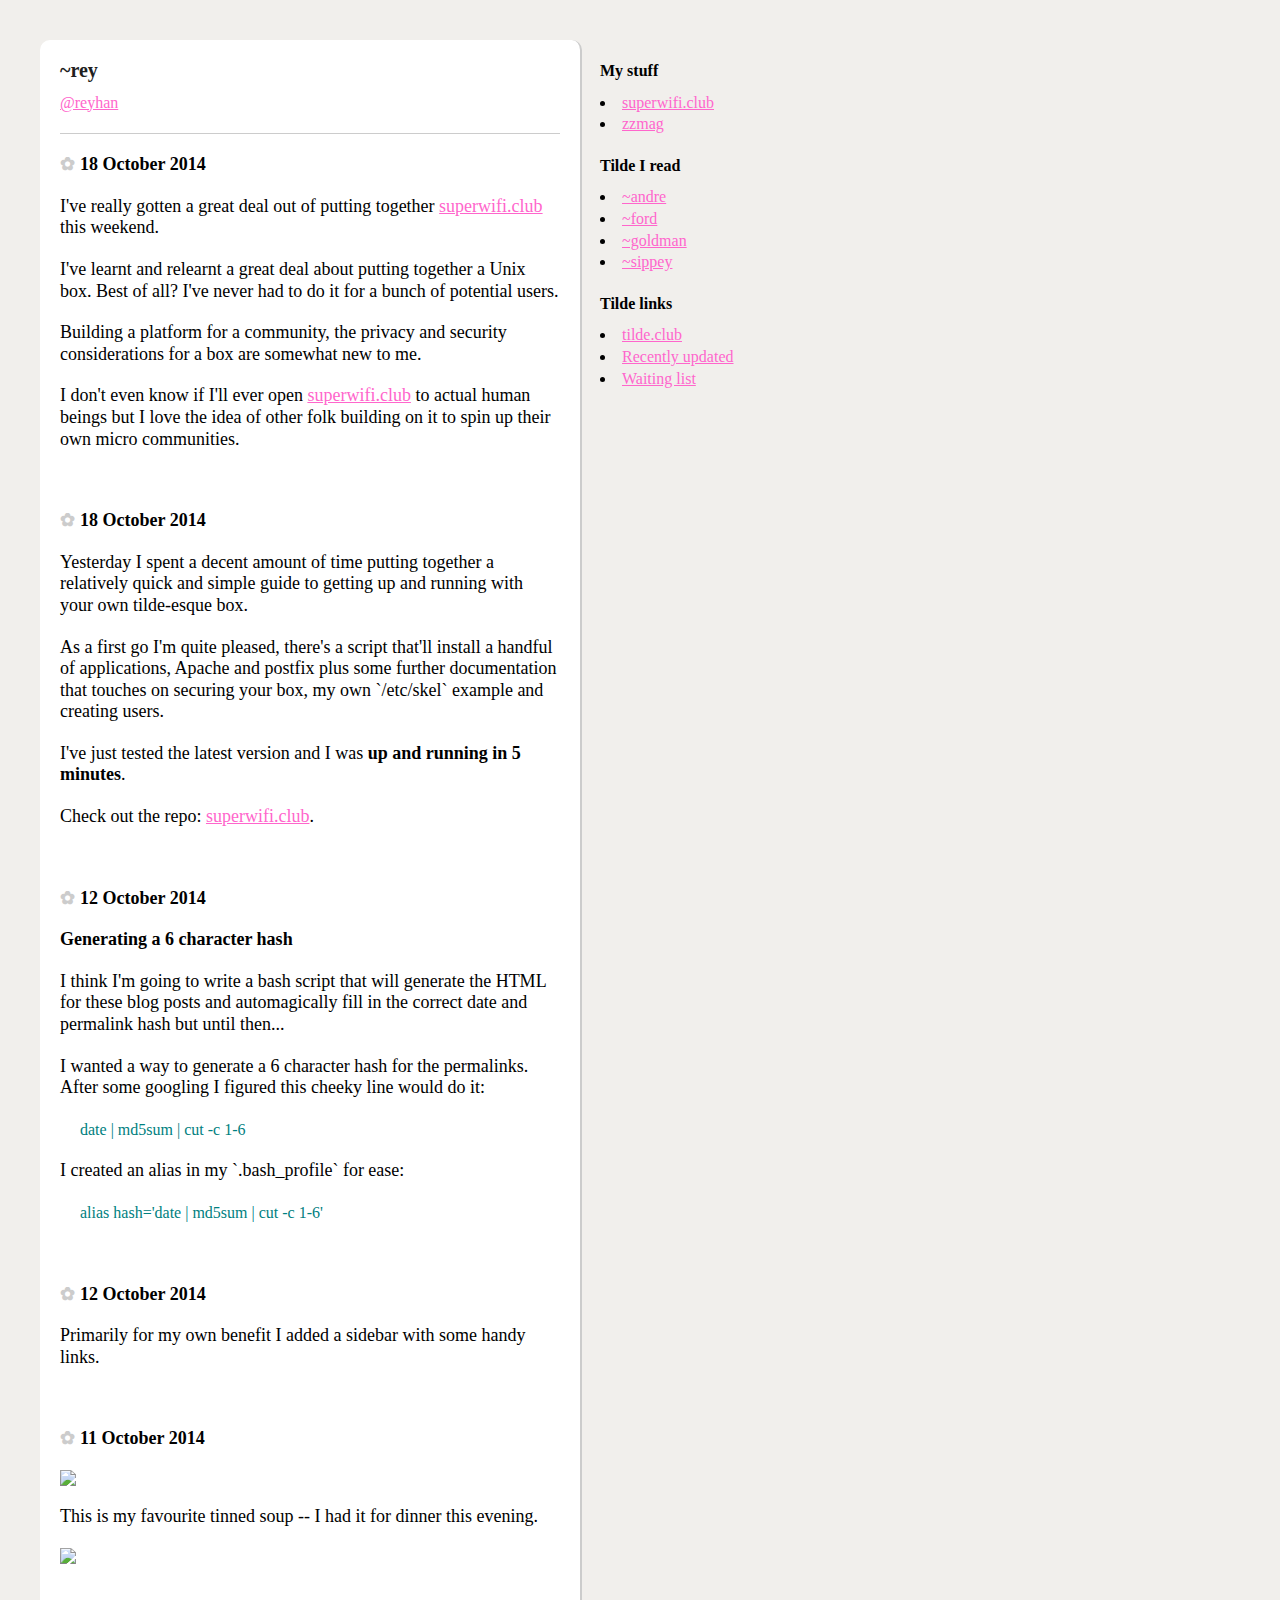
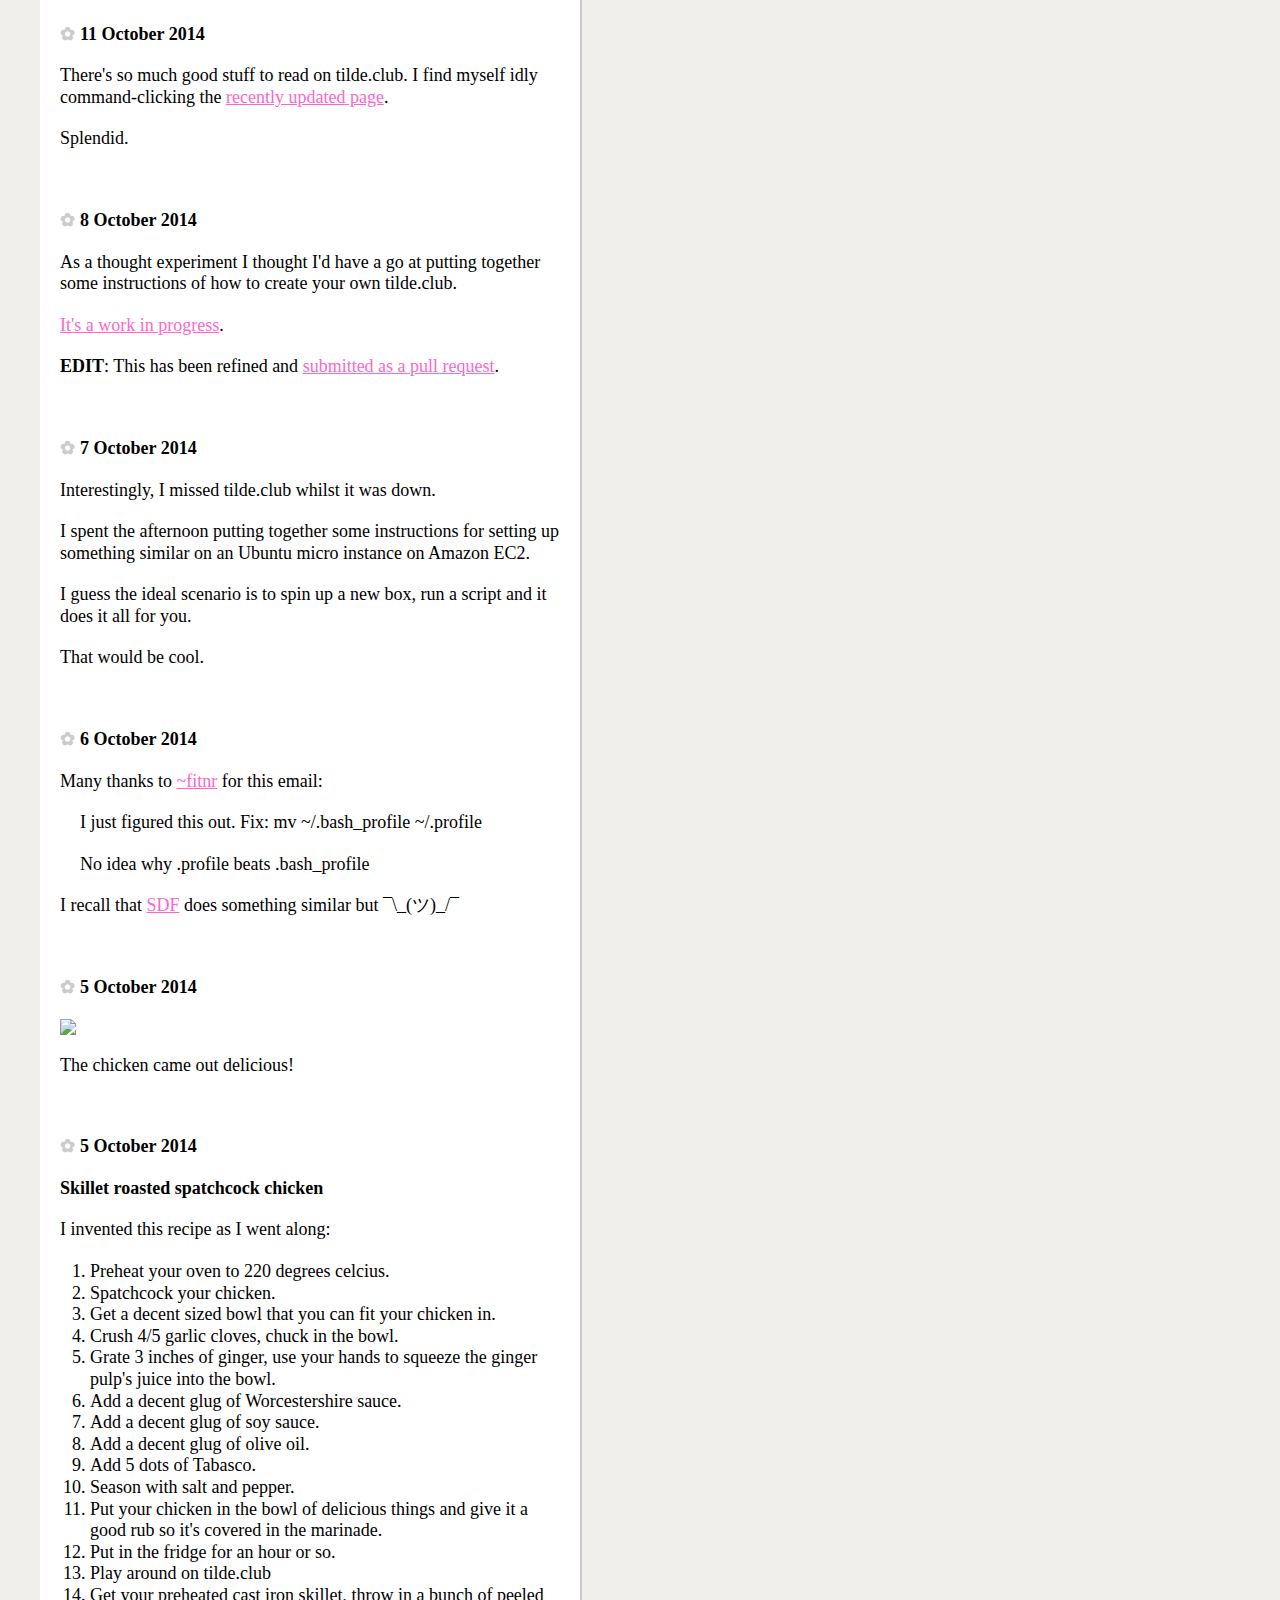
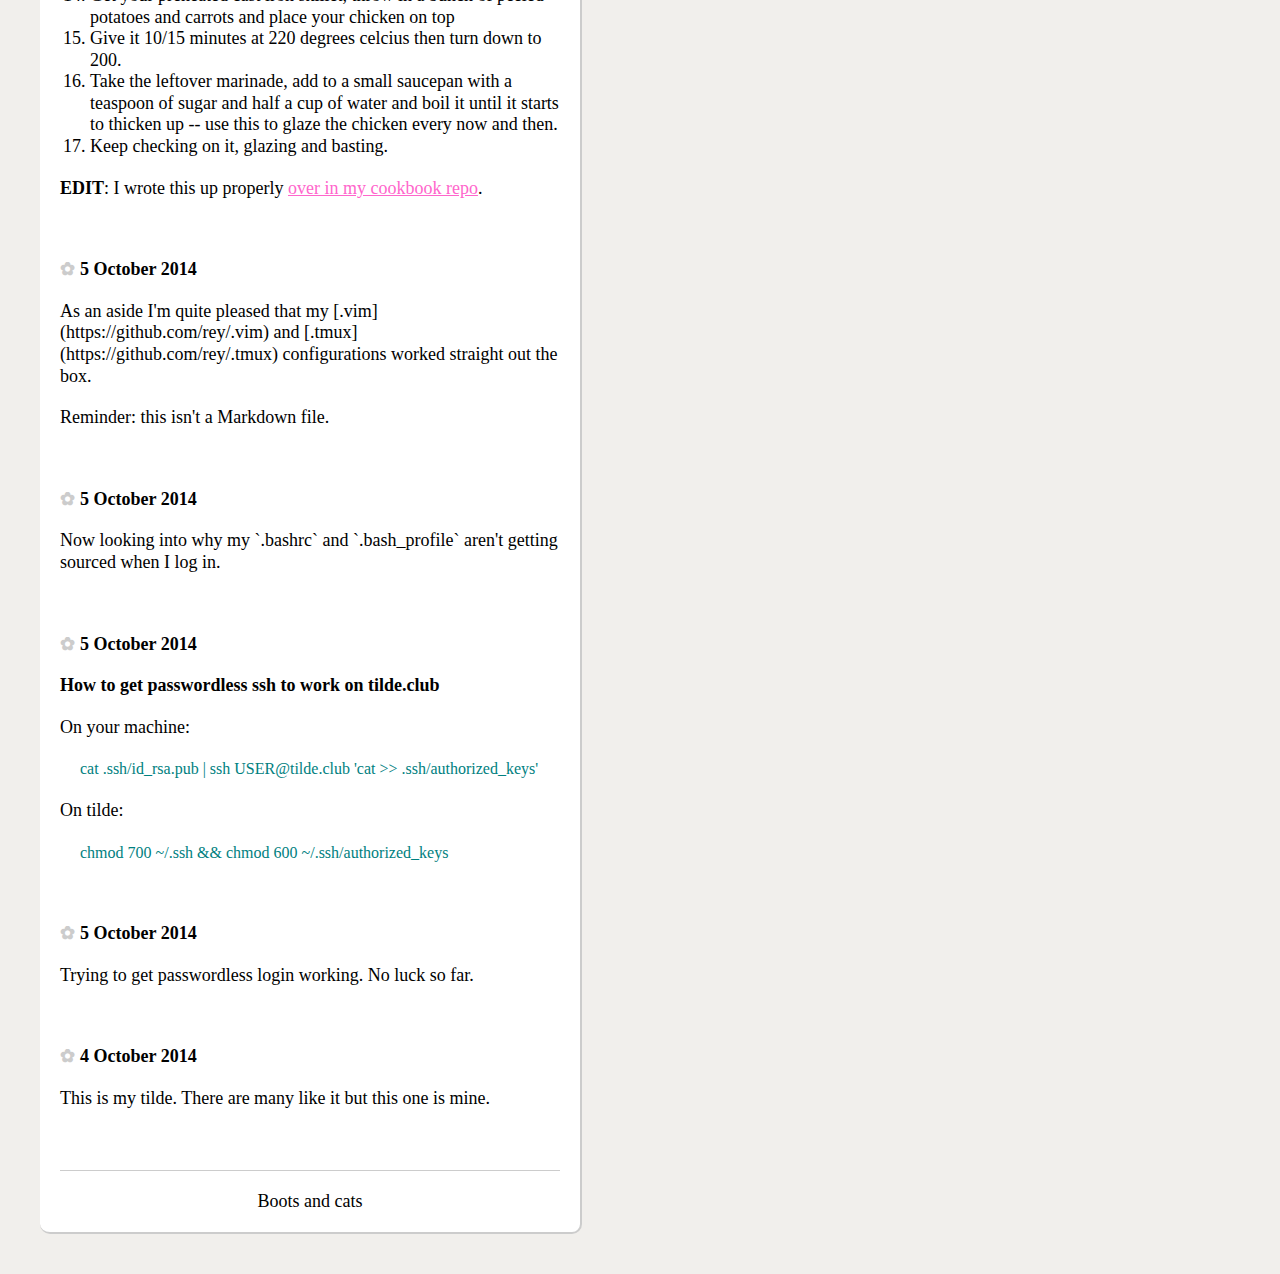
==== commit 4a02cd09: "New post" ====
--- a/index.html
+++ b/index.html
@@ -13,6 +13,21 @@
       <main>
         <section id="blog">
           <!-- avast -->
+          <article id="e97706">
+            <time><a href="#e97706">&#10047;</a>18 October 2014</time>
+            <p>I've really gotten a great deal out of putting together <a
+              href="https://github.com/superwificlub/superwifi.club">superwifi.club</a>
+            this weekend.</p>
+            <p>I've learnt and relearnt a great deal about putting together a
+            Unix box. Best of all? I've never had to do it for a bunch of
+            potential users.</p>
+            <p>Building a platform for a community, the privacy and security
+            considerations for a box are somewhat new to me.</p>
+            <p>I don't even know if I'll ever open <a
+              href="http://superwifi.club">superwifi.club</a> to actual human
+            beings but I <i>love</i> the idea of other folk building on it to
+            spin up their own micro communities.</p>
+          </article>
           <article id="6b050a">
             <time><a href="#6b050a">&#10047;</a>18 October 2014</time>
             <p>Yesterday I spent a decent amount of time putting together a
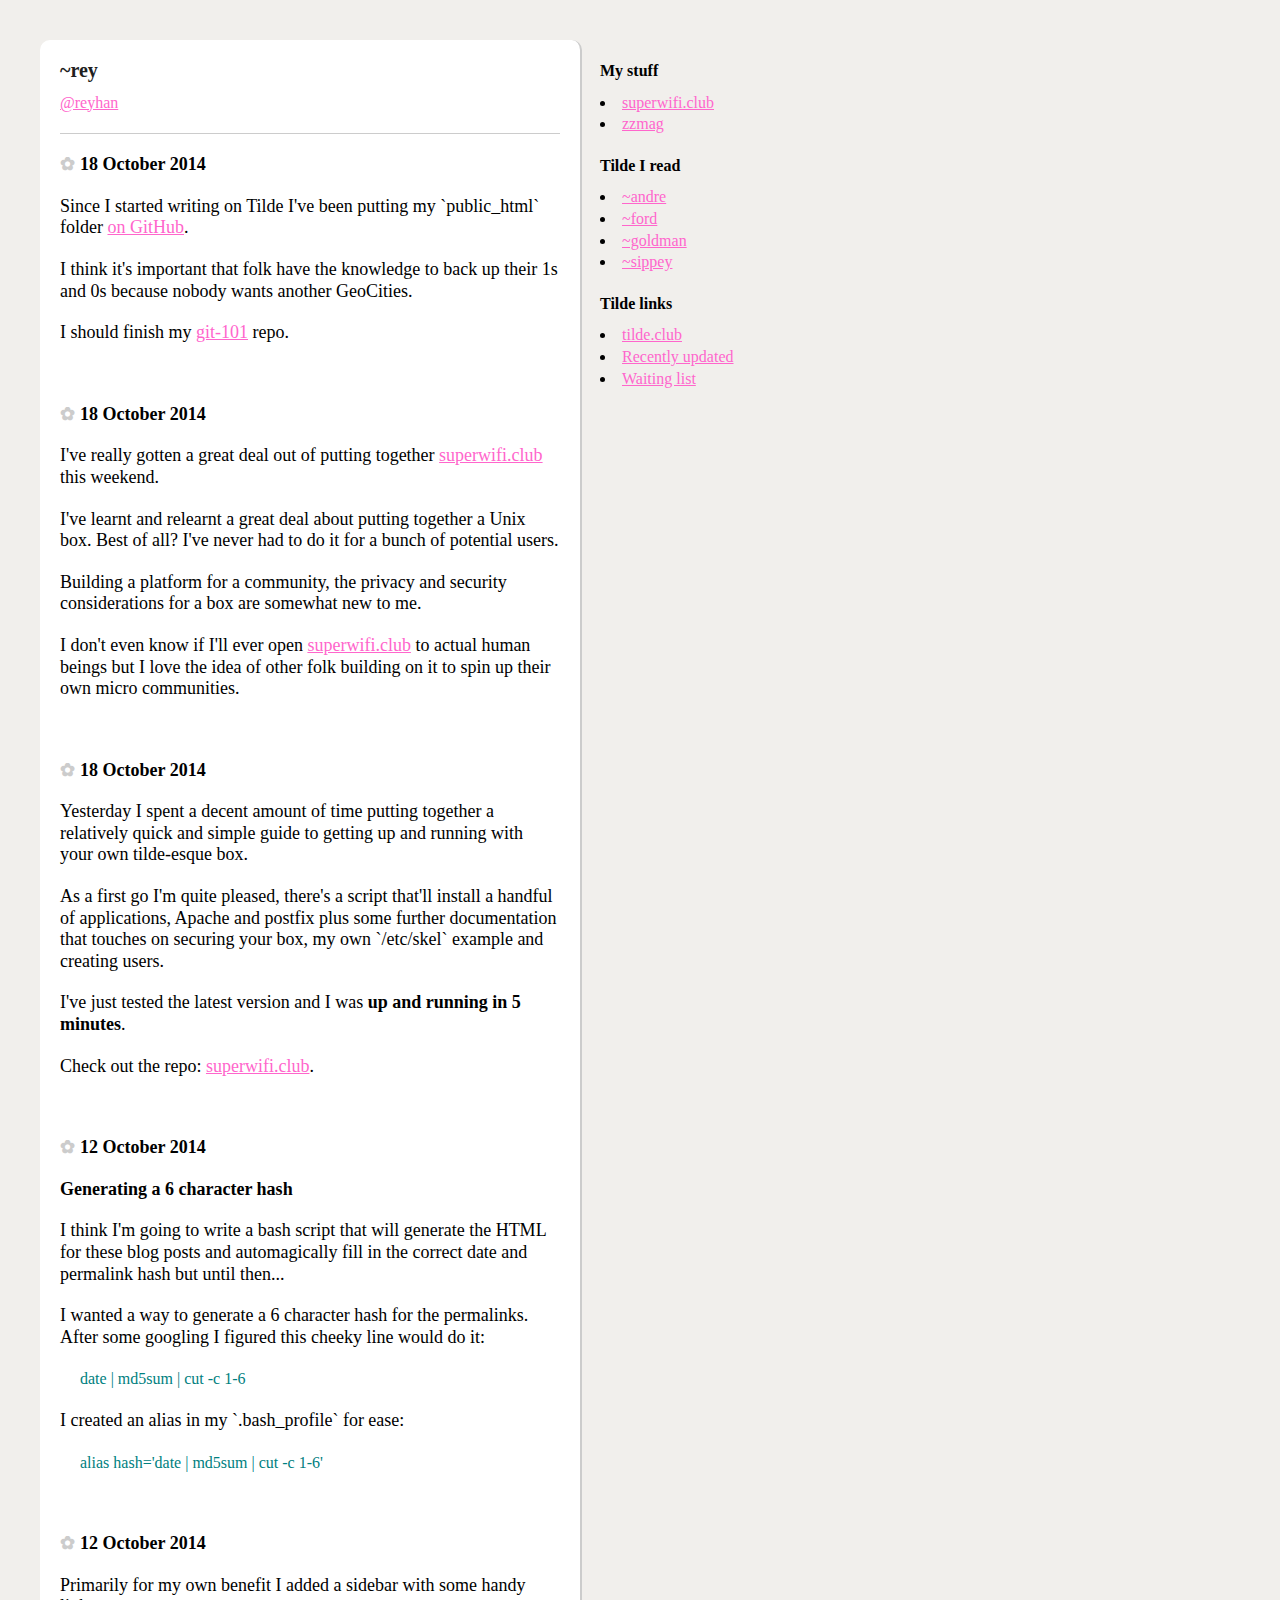
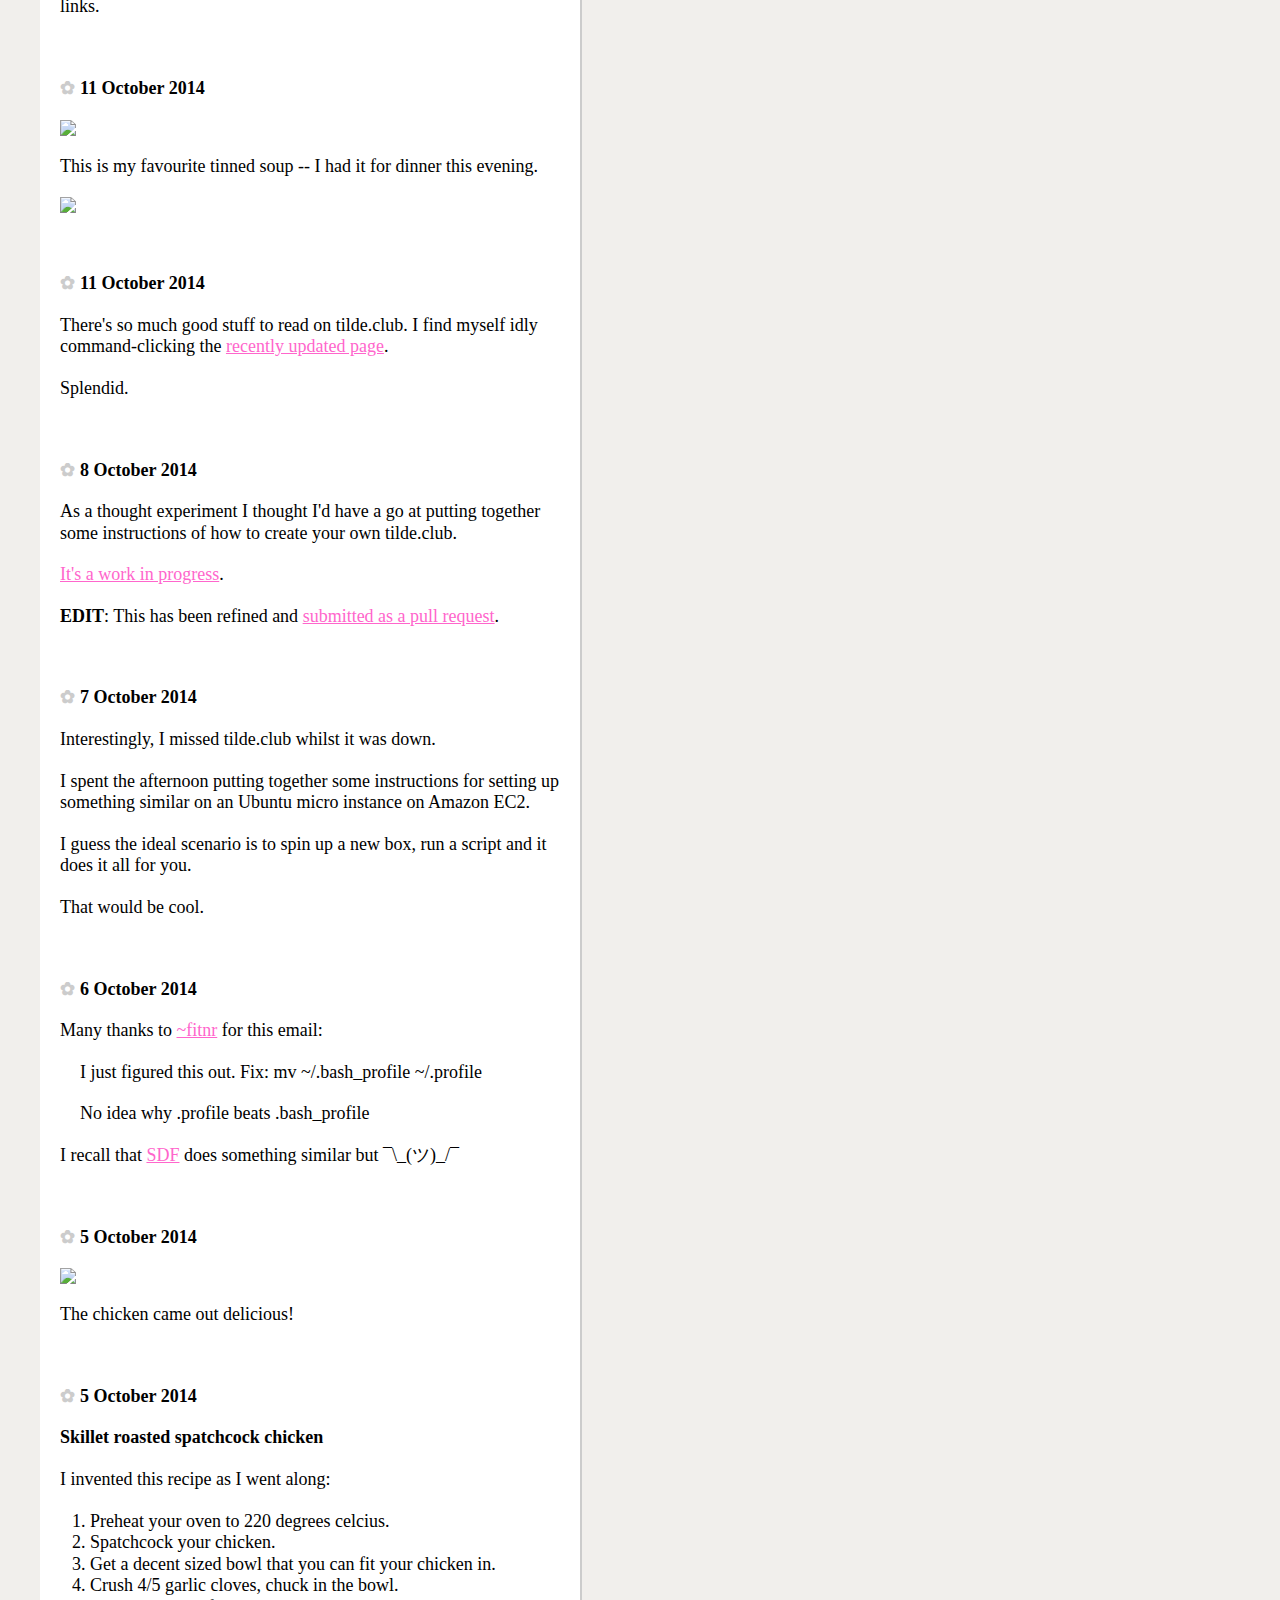
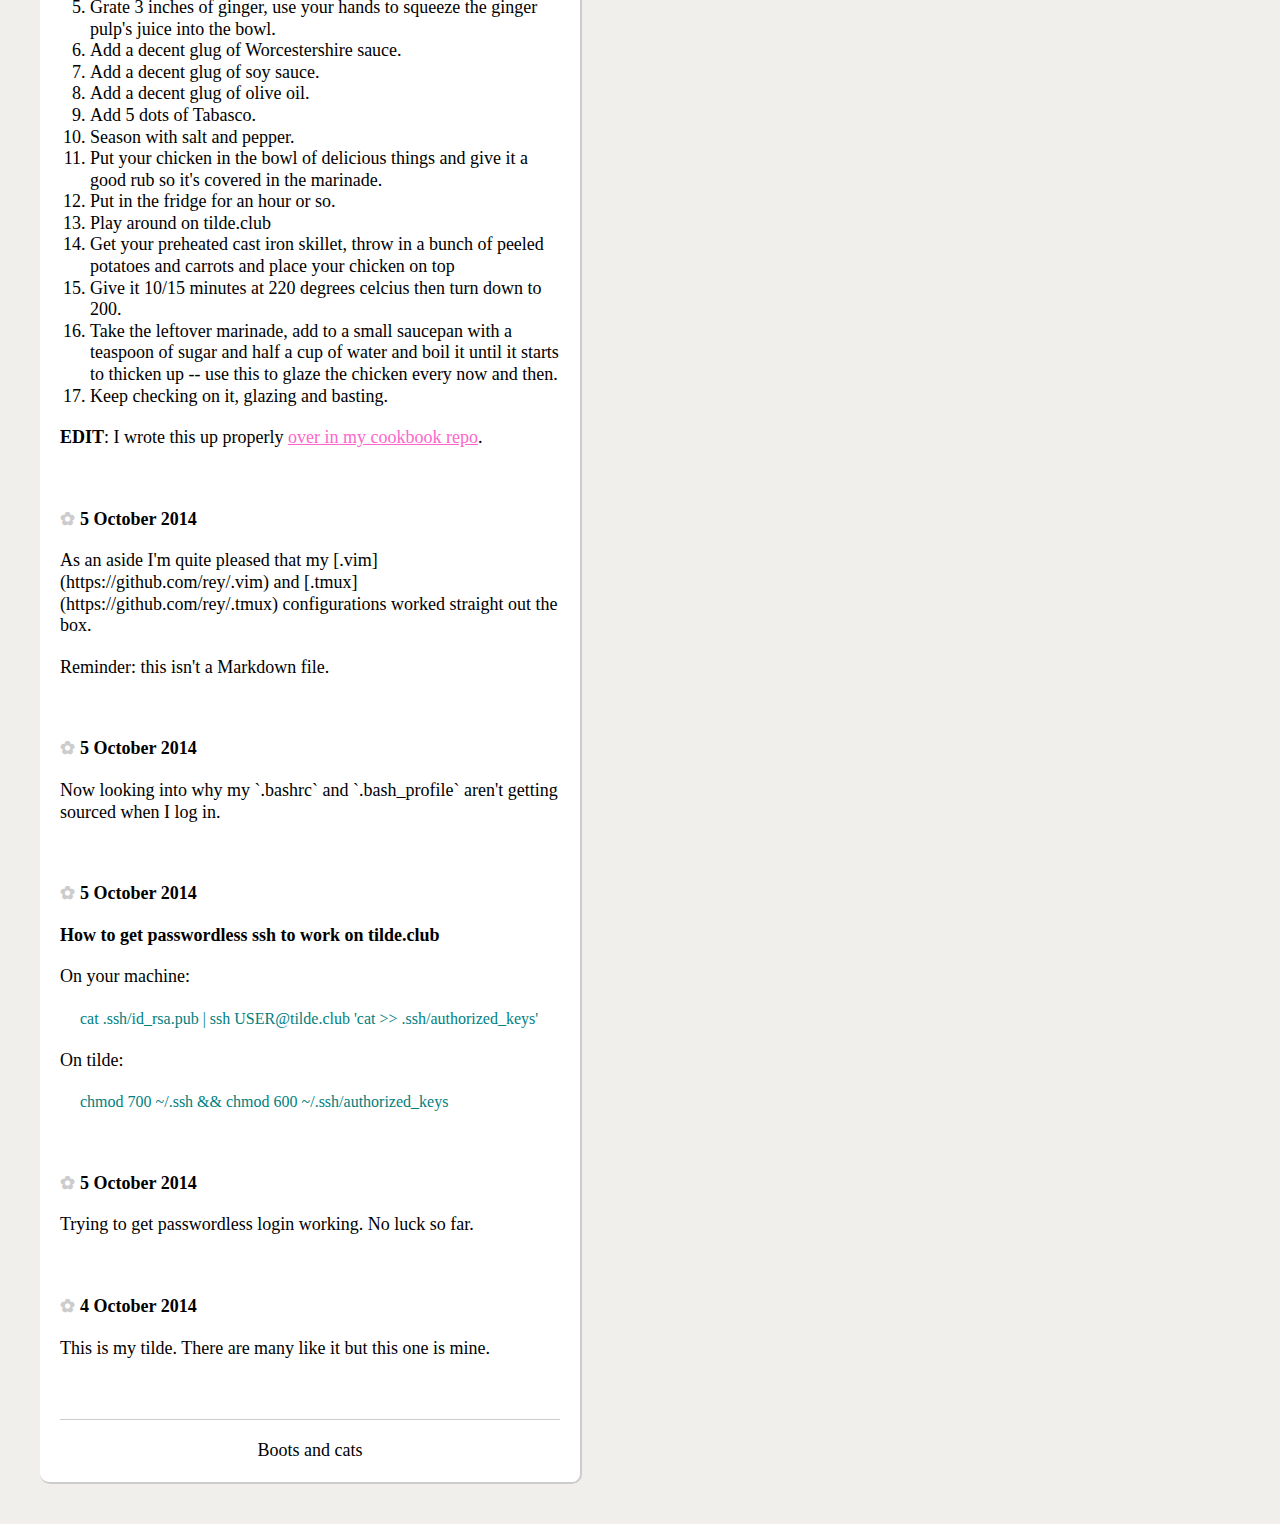
==== commit bfcb9dd9: "Another weblog post!" ====
--- a/index.html
+++ b/index.html
@@ -13,6 +13,16 @@
       <main>
         <section id="blog">
           <!-- avast -->
+          <article id="4a1ff2">
+            <time><a href="#4a1ff2">&#10047;</a>18 October 2014</time>
+            <p>Since I started writing on Tilde I've been putting my
+            `public_html` folder <a href="https://github.com/rey/tilde">on
+              GitHub</a>.</p>
+            <p>I think it's important that folk have the knowledge to back up
+            their 1s and 0s because nobody wants another GeoCities.</p>
+            <p>I should finish my <a
+              href="https://github.com/rey/git-101">git-101</a> repo.</p>
+          </article>
           <article id="e97706">
             <time><a href="#e97706">&#10047;</a>18 October 2014</time>
             <p>I've really gotten a great deal out of putting together <a
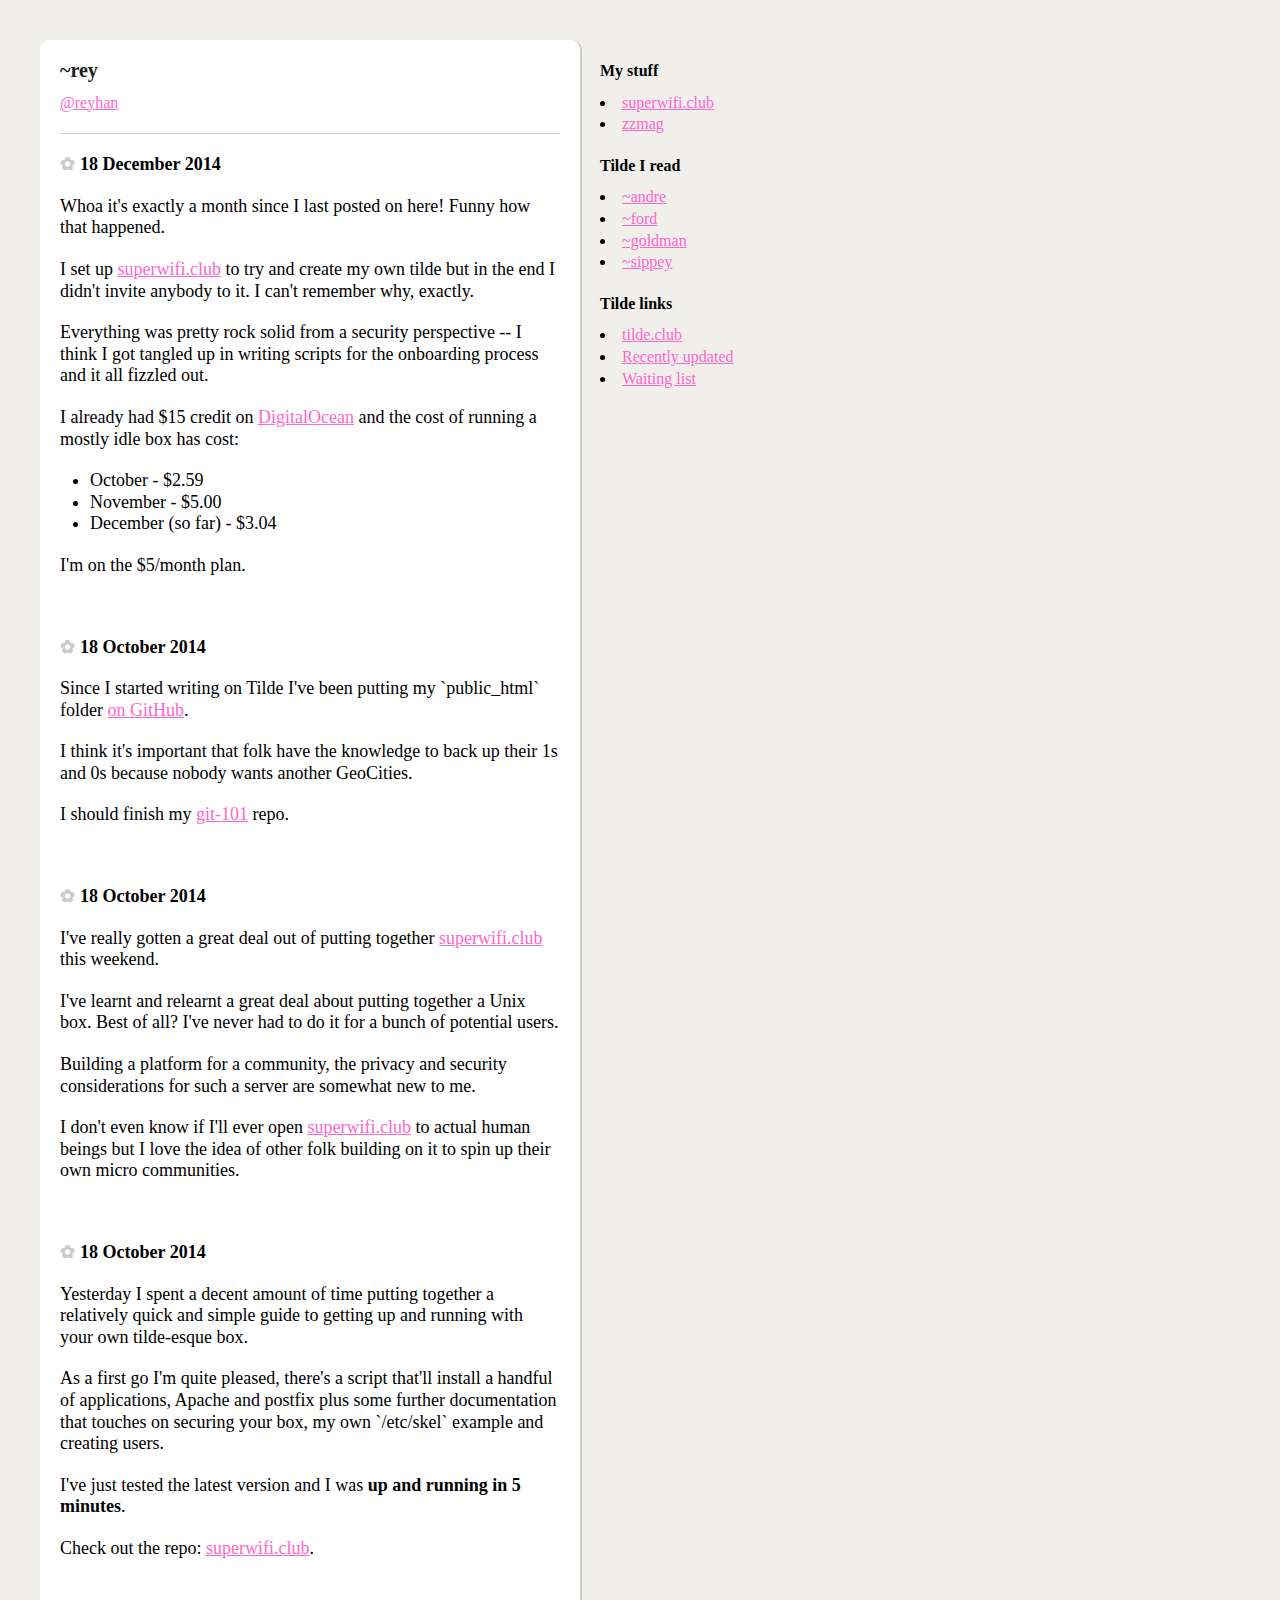
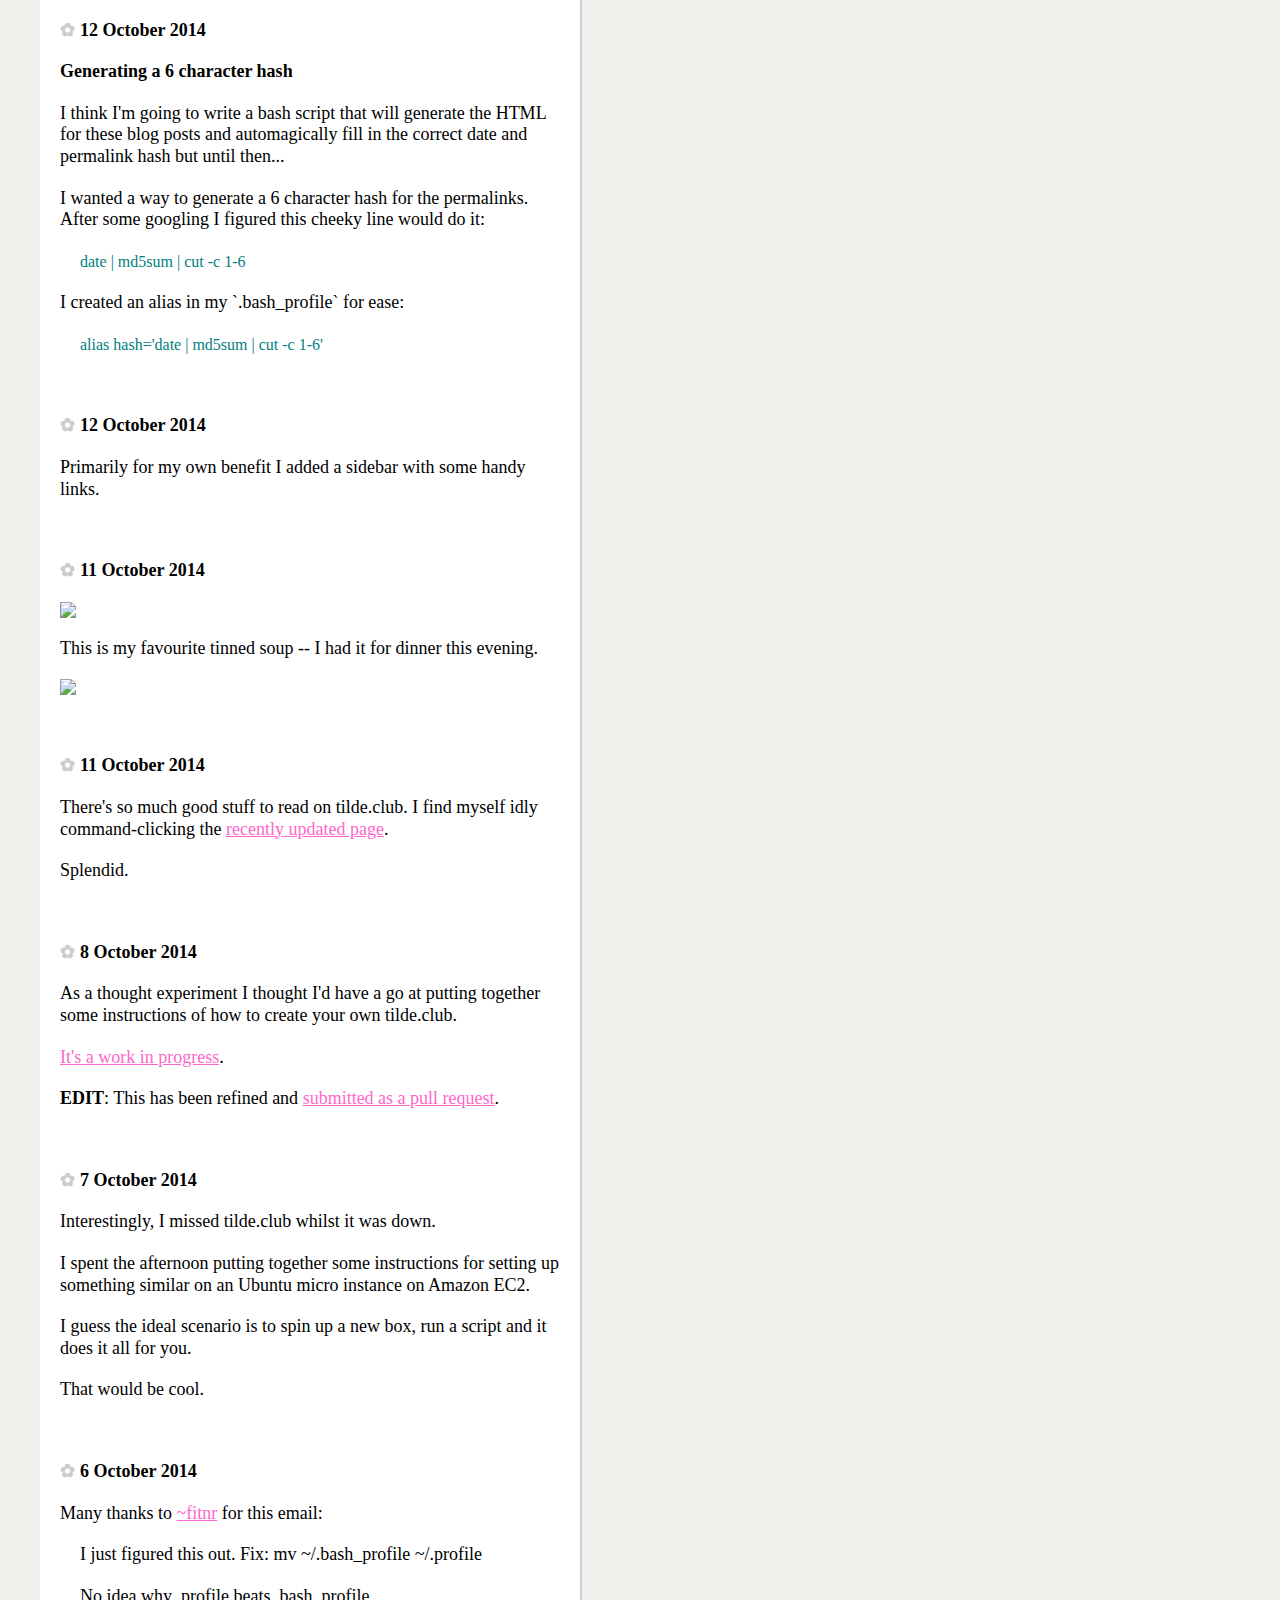
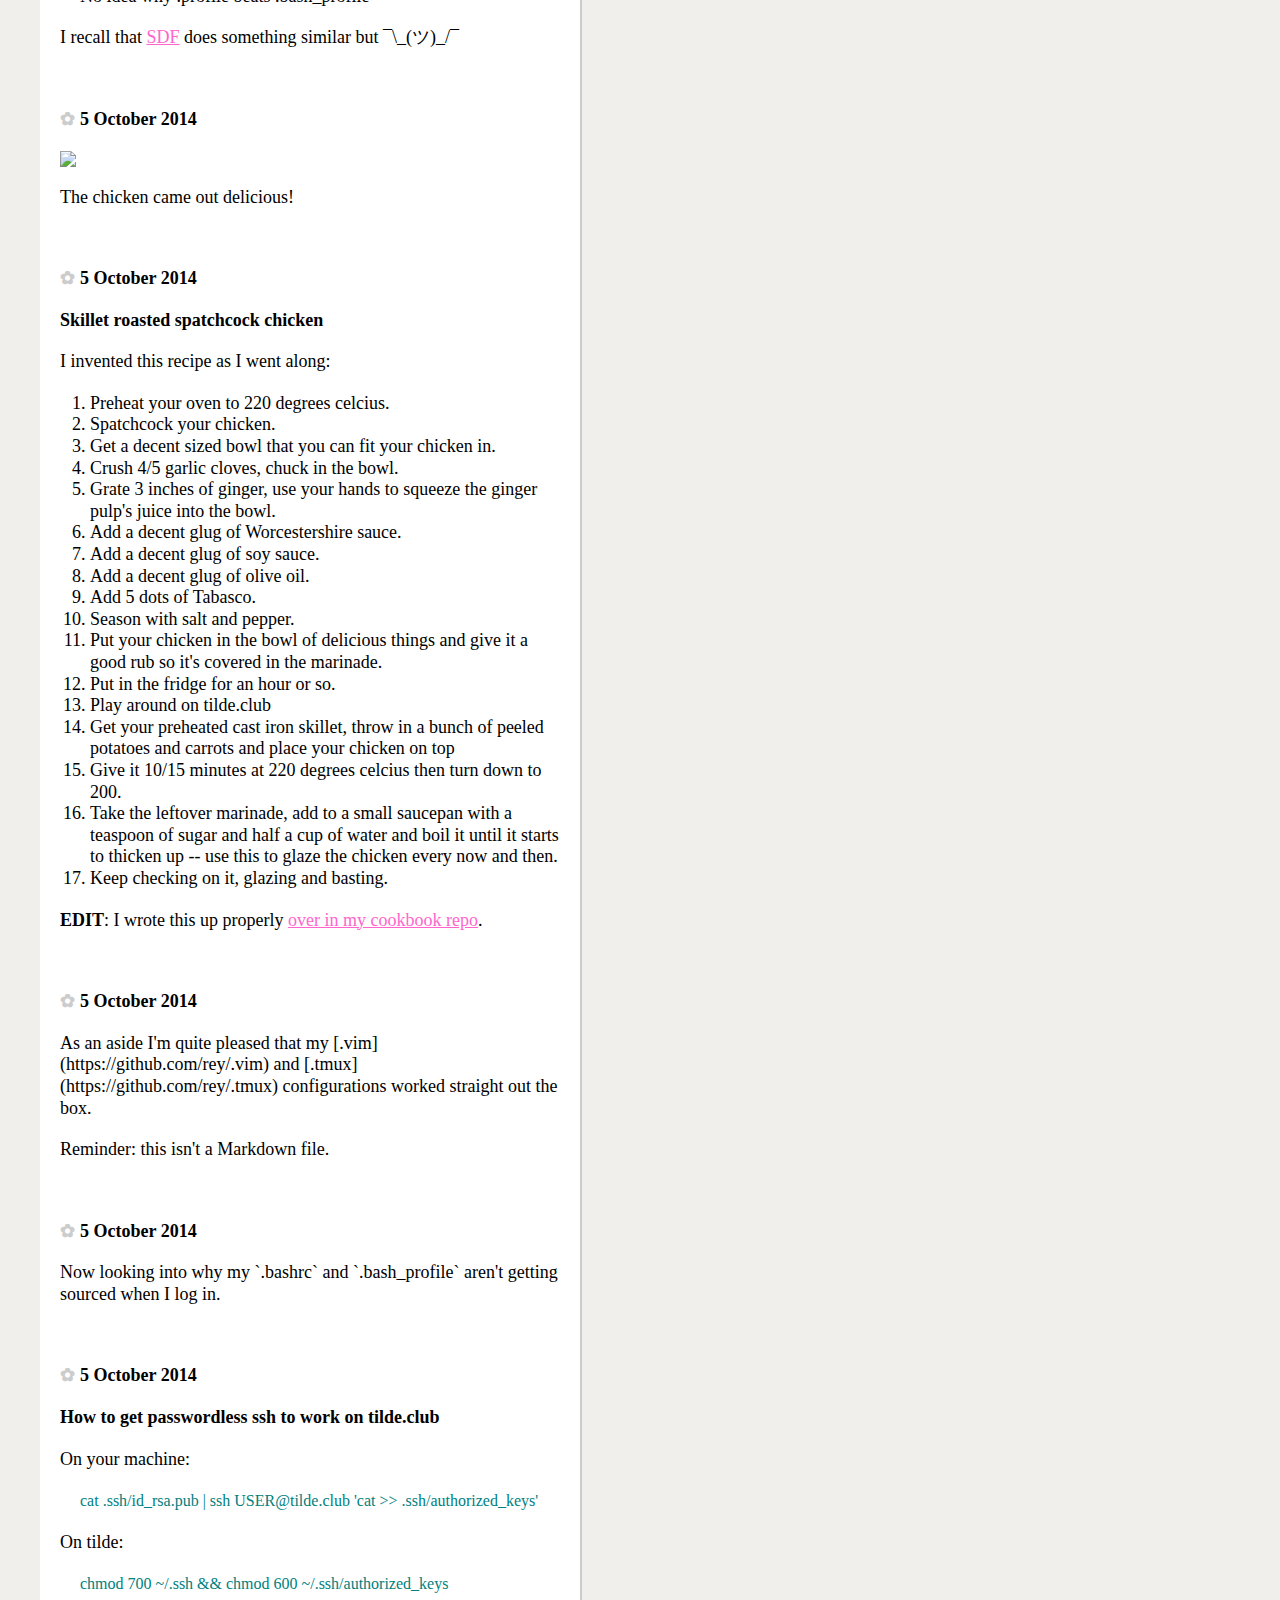
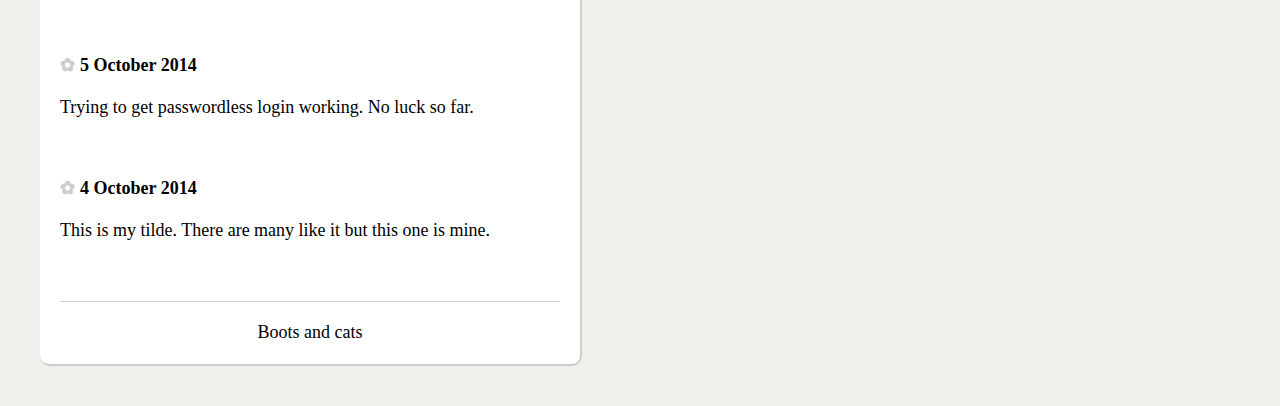
==== commit 26e1dceb: "New post" ====
--- a/index.html
+++ b/index.html
@@ -13,6 +13,26 @@
       <main>
         <section id="blog">
           <!-- avast -->
+          <article id="3c1952">
+            <time><a href="#3c1952">&#10047;</a>18 December 2014</time>
+              <p>Whoa it's <i>exactly</i> a month since I last posted on
+              here! Funny how that happened.</p>
+              <p>I set up <a href="http://superwifi.club">superwifi.club</a> to
+              try and create my own tilde but in the end I didn't invite anybody
+              to it. I can't remember why, exactly.</p>
+              <p>Everything was pretty rock solid from a security perspective --
+              I think I got tangled up in writing scripts for the onboarding
+              process and it all fizzled out.</p>
+              <p>I already had $15 credit on <a
+                href="https://digitalocean.com">DigitalOcean</a> and the cost of
+              running a mostly idle box has cost:</p>
+              <ul>
+                <li>October - $2.59</li>
+                <li>November - $5.00</li>
+                <li>December (so far) - $3.04</li>
+              </ul>
+              <p>I'm on the $5/month plan.</p>
+          </article>
           <article id="4a1ff2">
             <time><a href="#4a1ff2">&#10047;</a>18 October 2014</time>
             <p>Since I started writing on Tilde I've been putting my
@@ -32,7 +52,7 @@
             Unix box. Best of all? I've never had to do it for a bunch of
             potential users.</p>
             <p>Building a platform for a community, the privacy and security
-            considerations for a box are somewhat new to me.</p>
+            considerations for such a server are somewhat new to me.</p>
             <p>I don't even know if I'll ever open <a
               href="http://superwifi.club">superwifi.club</a> to actual human
             beings but I <i>love</i> the idea of other folk building on it to
